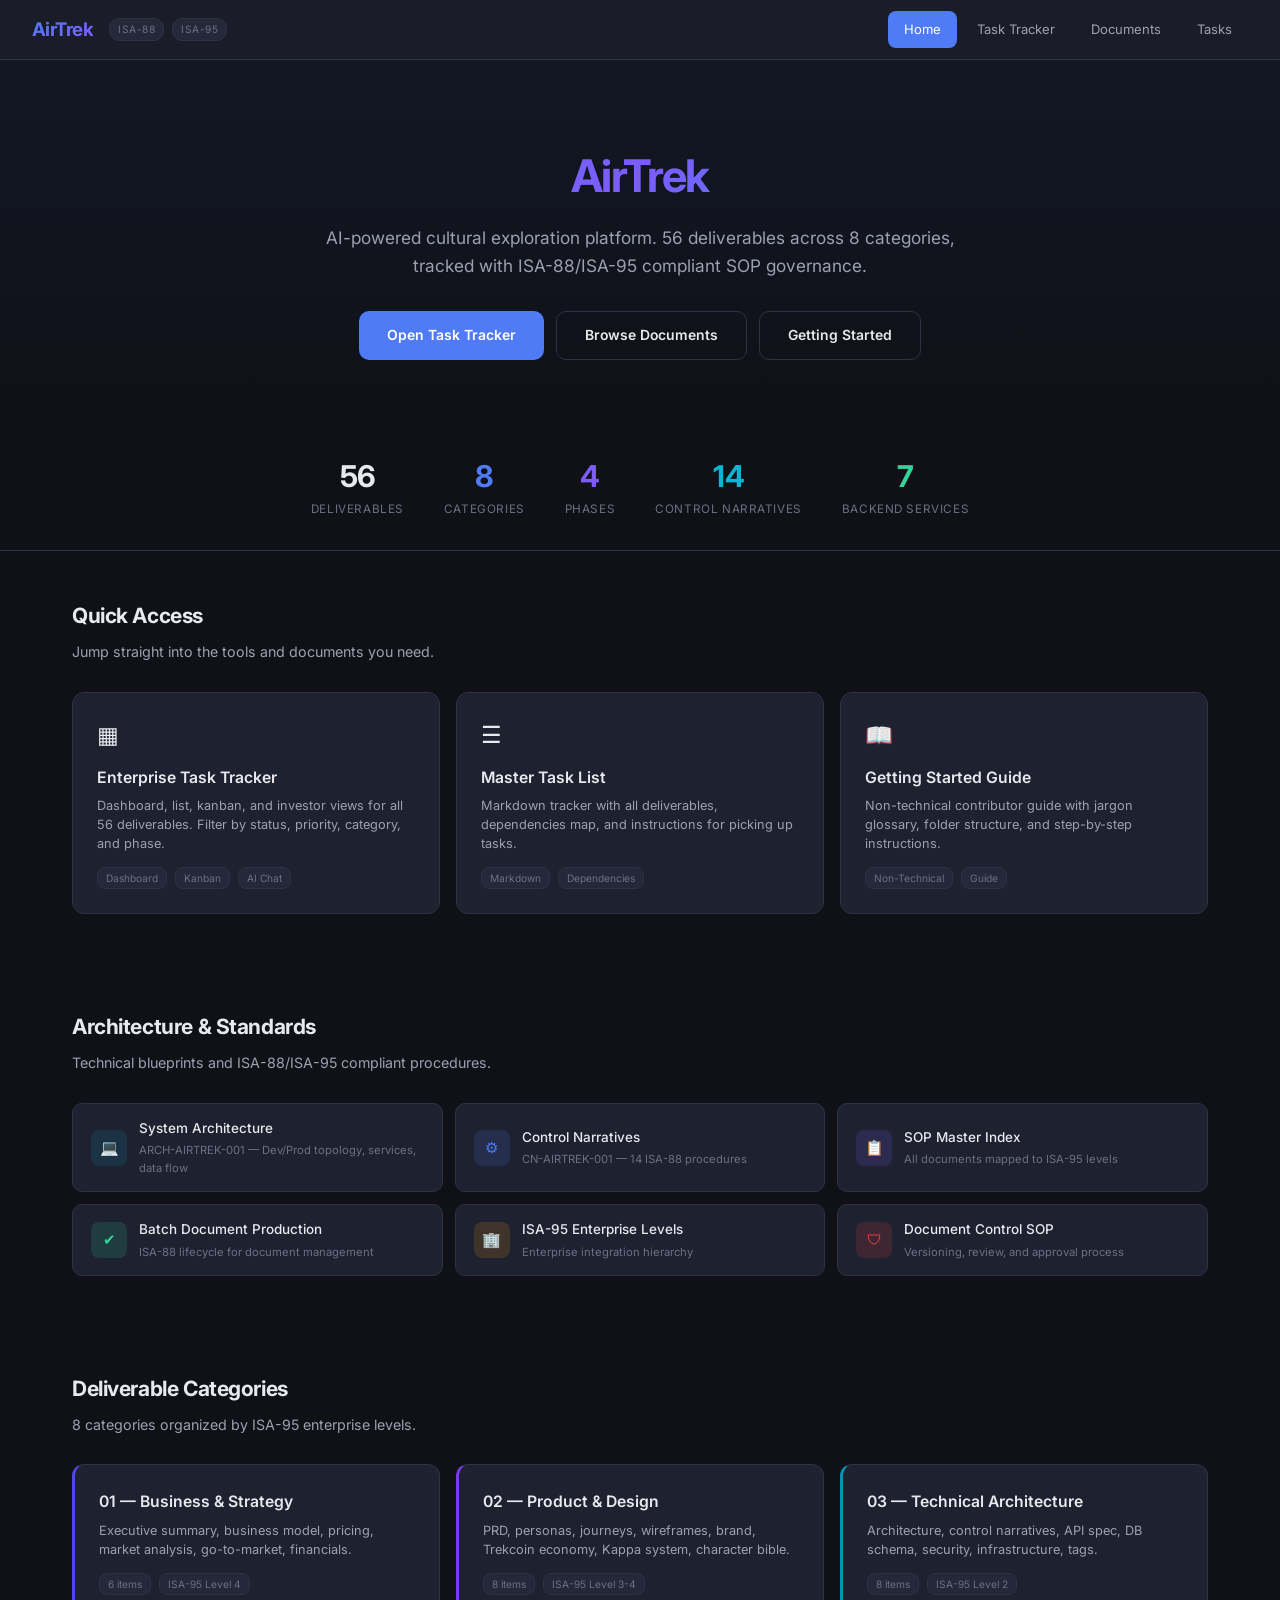
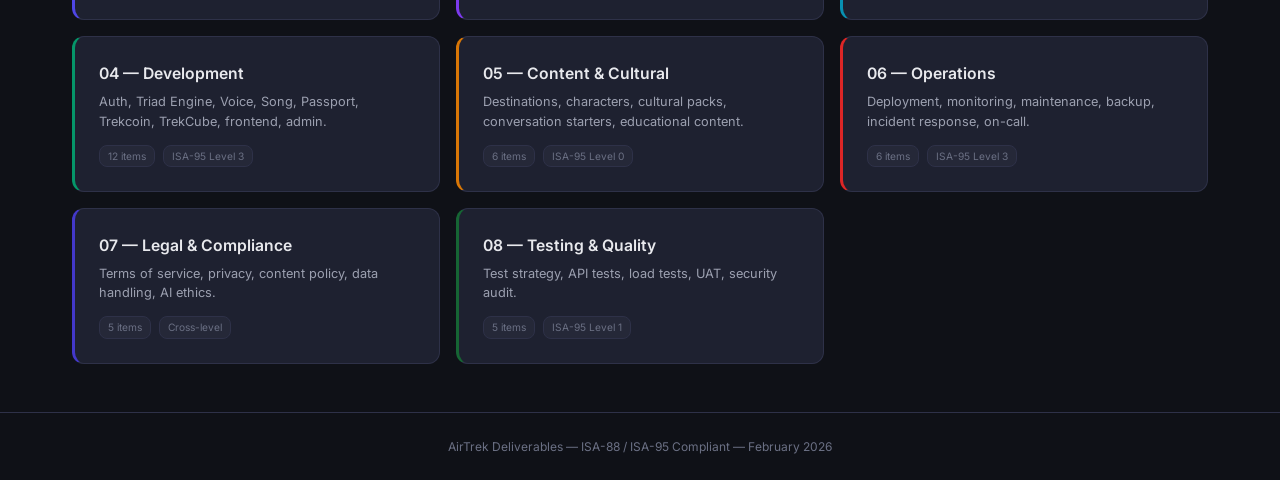
==== index.html @ 271adebc "Add GitHub Pages landing page, markdown document viewer, and site routing Root index.html provides l" ====
<!DOCTYPE html>
<html lang="en">
<head>
  <meta charset="UTF-8">
  <meta name="viewport" content="width=device-width, initial-scale=1.0">
  <title>AirTrek — Empathy Through Cultural Exploration</title>
  <link rel="preconnect" href="https://fonts.googleapis.com">
  <link rel="preconnect" href="https://fonts.gstatic.com" crossorigin>
  <link href="https://fonts.googleapis.com/css2?family=Inter:wght@400;500;600;700&family=JetBrains+Mono:wght@400;500&display=swap" rel="stylesheet">
  <style>
    *, *::before, *::after { box-sizing: border-box; margin: 0; padding: 0; }
    :root {
      --bg: #0f1117; --bg2: #1a1d27; --bg3: #1e2130; --bg4: #252838;
      --border: #2e3148; --border2: #3a3d52;
      --text: #e8e9ed; --text2: #9ca0b0; --text3: #6b7084;
      --blue: #4F7BF7; --purple: #7C5CFC; --green: #34D399;
      --orange: #F59E0B; --red: #EF4444; --cyan: #06B6D4;
      --font: 'Inter', -apple-system, BlinkMacSystemFont, 'Segoe UI', sans-serif;
      --mono: 'JetBrains Mono', 'Fira Code', monospace;
    }
    html { font-size: 15px; scroll-behavior: smooth; }
    body { font-family: var(--font); background: var(--bg); color: var(--text); line-height: 1.6; min-height: 100vh; }
    a { color: var(--blue); text-decoration: none; }
    a:hover { text-decoration: underline; }

    /* --- Header --- */
    .site-header {
      border-bottom: 1px solid var(--border);
      background: var(--bg2);
      padding: 0 32px;
      display: flex; align-items: center; justify-content: space-between;
      height: 60px; position: sticky; top: 0; z-index: 100;
    }
    .site-logo {
      font-size: 1.25rem; font-weight: 700; letter-spacing: -0.03em;
      background: linear-gradient(135deg, var(--blue), var(--purple));
      -webkit-background-clip: text; background-clip: text; -webkit-text-fill-color: transparent;
    }
    .site-badges { display: flex; gap: 8px; }
    .badge {
      font-size: 0.68rem; padding: 2px 8px; border-radius: 10px;
      background: var(--bg4); color: var(--text3); border: 1px solid var(--border);
      text-transform: uppercase; letter-spacing: 0.05em;
    }
    .site-nav { display: flex; gap: 4px; }
    .site-nav a {
      padding: 8px 16px; border-radius: 8px; font-size: 0.87rem;
      color: var(--text2); transition: all 0.2s;
    }
    .site-nav a:hover { background: var(--bg4); color: var(--text); text-decoration: none; }
    .site-nav a.active { background: var(--blue); color: white; }

    /* --- Hero --- */
    .hero {
      text-align: center; padding: 80px 32px 60px;
      background: linear-gradient(180deg, rgba(79,123,247,0.06) 0%, transparent 100%);
    }
    .hero h1 {
      font-size: 3rem; font-weight: 700; letter-spacing: -0.04em; margin-bottom: 12px;
      background: linear-gradient(135deg, var(--blue), var(--purple), var(--cyan));
      -webkit-background-clip: text; background-clip: text; -webkit-text-fill-color: transparent;
    }
    .hero p { font-size: 1.15rem; color: var(--text2); max-width: 640px; margin: 0 auto 32px; }
    .hero-cta { display: flex; gap: 12px; justify-content: center; flex-wrap: wrap; }
    .btn {
      padding: 12px 28px; border-radius: 10px; font-size: 0.93rem; font-weight: 600;
      display: inline-flex; align-items: center; gap: 8px; transition: all 0.2s;
      border: none; cursor: pointer; font-family: var(--font);
    }
    .btn-primary { background: var(--blue); color: white; }
    .btn-primary:hover { background: #3d6ce6; text-decoration: none; color: white; }
    .btn-outline {
      background: transparent; color: var(--text); border: 1px solid var(--border);
    }
    .btn-outline:hover { border-color: var(--blue); color: var(--blue); text-decoration: none; }

    /* --- Cards Grid --- */
    .section { padding: 48px 32px; max-width: 1200px; margin: 0 auto; }
    .section-title {
      font-size: 1.4rem; font-weight: 700; letter-spacing: -0.02em; margin-bottom: 8px;
    }
    .section-desc { color: var(--text2); margin-bottom: 28px; font-size: 0.95rem; }
    .cards { display: grid; grid-template-columns: repeat(auto-fill, minmax(320px, 1fr)); gap: 16px; }
    .card {
      background: var(--bg3); border: 1px solid var(--border); border-radius: 12px;
      padding: 24px; transition: all 0.2s; display: block; color: var(--text);
    }
    .card:hover { border-color: var(--border2); transform: translateY(-2px); box-shadow: 0 8px 30px rgba(0,0,0,0.3); text-decoration: none; color: var(--text); }
    .card-icon { font-size: 1.5rem; margin-bottom: 12px; }
    .card h3 { font-size: 1.05rem; font-weight: 600; margin-bottom: 6px; }
    .card p { font-size: 0.85rem; color: var(--text2); line-height: 1.5; }
    .card-meta { margin-top: 14px; display: flex; gap: 8px; flex-wrap: wrap; }
    .card-tag {
      font-size: 0.68rem; padding: 2px 8px; border-radius: 8px;
      background: var(--bg4); color: var(--text3); border: 1px solid var(--border);
    }

    /* --- Doc Links Grid --- */
    .doc-grid { display: grid; grid-template-columns: repeat(auto-fill, minmax(280px, 1fr)); gap: 12px; }
    .doc-link {
      display: flex; align-items: center; gap: 12px; padding: 14px 18px;
      background: var(--bg3); border: 1px solid var(--border); border-radius: 10px;
      transition: all 0.2s; color: var(--text);
    }
    .doc-link:hover { border-color: var(--blue); background: var(--bg4); text-decoration: none; }
    .doc-icon {
      width: 36px; height: 36px; border-radius: 8px; display: flex;
      align-items: center; justify-content: center; font-size: 1rem; flex-shrink: 0;
    }
    .doc-info h4 { font-size: 0.9rem; font-weight: 500; }
    .doc-info p { font-size: 0.75rem; color: var(--text3); margin-top: 2px; }

    /* --- Stats Bar --- */
    .stats-bar {
      display: flex; justify-content: center; gap: 40px; padding: 32px;
      border-bottom: 1px solid var(--border); flex-wrap: wrap;
    }
    .stat { text-align: center; }
    .stat-value { font-size: 2rem; font-weight: 700; letter-spacing: -0.03em; }
    .stat-label { font-size: 0.78rem; color: var(--text3); text-transform: uppercase; letter-spacing: 0.05em; }

    /* --- Footer --- */
    .footer {
      border-top: 1px solid var(--border); padding: 24px 32px;
      text-align: center; color: var(--text3); font-size: 0.8rem;
    }

    @media (max-width: 768px) {
      .hero h1 { font-size: 2rem; }
      .hero { padding: 48px 20px 36px; }
      .section { padding: 32px 20px; }
      .stats-bar { gap: 24px; }
      .site-badges { display: none; }
    }
  </style>
</head>
<body>
  <!-- Header -->
  <header class="site-header">
    <div style="display:flex;align-items:center;gap:16px;">
      <span class="site-logo">AirTrek</span>
      <div class="site-badges">
        <span class="badge">ISA-88</span>
        <span class="badge">ISA-95</span>
      </div>
    </div>
    <nav class="site-nav">
      <a href="index.html" class="active">Home</a>
      <a href="app/index.html">Task Tracker</a>
      <a href="docs.html">Documents</a>
      <a href="docs.html?file=TASK-TRACKER.md">Tasks</a>
    </nav>
  </header>

  <!-- Hero -->
  <div class="hero">
    <h1>AirTrek</h1>
    <p>AI-powered cultural exploration platform. 56 deliverables across 8 categories, tracked with ISA-88/ISA-95 compliant SOP governance.</p>
    <div class="hero-cta">
      <a href="app/index.html" class="btn btn-primary">Open Task Tracker</a>
      <a href="docs.html" class="btn btn-outline">Browse Documents</a>
      <a href="docs.html?file=GETTING-STARTED.md" class="btn btn-outline">Getting Started</a>
    </div>
  </div>

  <!-- Stats -->
  <div class="stats-bar">
    <div class="stat">
      <div class="stat-value" style="color:var(--text)">56</div>
      <div class="stat-label">Deliverables</div>
    </div>
    <div class="stat">
      <div class="stat-value" style="color:var(--blue)">8</div>
      <div class="stat-label">Categories</div>
    </div>
    <div class="stat">
      <div class="stat-value" style="color:var(--purple)">4</div>
      <div class="stat-label">Phases</div>
    </div>
    <div class="stat">
      <div class="stat-value" style="color:var(--cyan)">14</div>
      <div class="stat-label">Control Narratives</div>
    </div>
    <div class="stat">
      <div class="stat-value" style="color:var(--green)">7</div>
      <div class="stat-label">Backend Services</div>
    </div>
  </div>

  <!-- Quick Access -->
  <div class="section">
    <h2 class="section-title">Quick Access</h2>
    <p class="section-desc">Jump straight into the tools and documents you need.</p>
    <div class="cards">
      <a href="app/index.html" class="card">
        <div class="card-icon">&#x25A6;</div>
        <h3>Enterprise Task Tracker</h3>
        <p>Dashboard, list, kanban, and investor views for all 56 deliverables. Filter by status, priority, category, and phase.</p>
        <div class="card-meta">
          <span class="card-tag">Dashboard</span>
          <span class="card-tag">Kanban</span>
          <span class="card-tag">AI Chat</span>
        </div>
      </a>
      <a href="docs.html?file=TASK-TRACKER.md" class="card">
        <div class="card-icon">&#x2630;</div>
        <h3>Master Task List</h3>
        <p>Markdown tracker with all deliverables, dependencies map, and instructions for picking up tasks.</p>
        <div class="card-meta">
          <span class="card-tag">Markdown</span>
          <span class="card-tag">Dependencies</span>
        </div>
      </a>
      <a href="docs.html?file=GETTING-STARTED.md" class="card">
        <div class="card-icon">&#x1F4D6;</div>
        <h3>Getting Started Guide</h3>
        <p>Non-technical contributor guide with jargon glossary, folder structure, and step-by-step instructions.</p>
        <div class="card-meta">
          <span class="card-tag">Non-Technical</span>
          <span class="card-tag">Guide</span>
        </div>
      </a>
    </div>
  </div>

  <!-- Architecture & SOPs -->
  <div class="section">
    <h2 class="section-title">Architecture & Standards</h2>
    <p class="section-desc">Technical blueprints and ISA-88/ISA-95 compliant procedures.</p>
    <div class="doc-grid">
      <a href="docs.html?file=deliverables/03-technical-architecture/ARCHITECTURE.md" class="doc-link">
        <div class="doc-icon" style="background:rgba(8,145,178,0.15);color:#0891B2;">&#x1F4BB;</div>
        <div class="doc-info">
          <h4>System Architecture</h4>
          <p>ARCH-AIRTREK-001 — Dev/Prod topology, services, data flow</p>
        </div>
      </a>
      <a href="docs.html?file=deliverables/03-technical-architecture/control-narratives/CN-AIRTREK-001.md" class="doc-link">
        <div class="doc-icon" style="background:rgba(79,123,247,0.15);color:var(--blue);">&#x2699;</div>
        <div class="doc-info">
          <h4>Control Narratives</h4>
          <p>CN-AIRTREK-001 — 14 ISA-88 procedures</p>
        </div>
      </a>
      <a href="docs.html?file=sop/SOP-INDEX.md" class="doc-link">
        <div class="doc-icon" style="background:rgba(124,92,252,0.15);color:var(--purple);">&#x1F4CB;</div>
        <div class="doc-info">
          <h4>SOP Master Index</h4>
          <p>All documents mapped to ISA-95 levels</p>
        </div>
      </a>
      <a href="docs.html?file=sop/isa-88-batch/BATCH-DOCUMENT-PRODUCTION.md" class="doc-link">
        <div class="doc-icon" style="background:rgba(52,211,153,0.15);color:var(--green);">&#x2714;</div>
        <div class="doc-info">
          <h4>Batch Document Production</h4>
          <p>ISA-88 lifecycle for document management</p>
        </div>
      </a>
      <a href="docs.html?file=sop/isa-95-enterprise/ENTERPRISE-LEVELS.md" class="doc-link">
        <div class="doc-icon" style="background:rgba(245,158,11,0.15);color:var(--orange);">&#x1F3E2;</div>
        <div class="doc-info">
          <h4>ISA-95 Enterprise Levels</h4>
          <p>Enterprise integration hierarchy</p>
        </div>
      </a>
      <a href="docs.html?file=sop/procedures/SOP-DOCUMENT-CONTROL.md" class="doc-link">
        <div class="doc-icon" style="background:rgba(239,68,68,0.15);color:var(--red);">&#x1F6E1;</div>
        <div class="doc-info">
          <h4>Document Control SOP</h4>
          <p>Versioning, review, and approval process</p>
        </div>
      </a>
    </div>
  </div>

  <!-- Deliverable Categories -->
  <div class="section">
    <h2 class="section-title">Deliverable Categories</h2>
    <p class="section-desc">8 categories organized by ISA-95 enterprise levels.</p>
    <div class="cards">
      <a href="app/index.html" class="card" style="border-left:3px solid #4F46E5;">
        <h3>01 — Business & Strategy</h3>
        <p>Executive summary, business model, pricing, market analysis, go-to-market, financials.</p>
        <div class="card-meta"><span class="card-tag">6 items</span><span class="card-tag">ISA-95 Level 4</span></div>
      </a>
      <a href="app/index.html" class="card" style="border-left:3px solid #7C3AED;">
        <h3>02 — Product & Design</h3>
        <p>PRD, personas, journeys, wireframes, brand, Trekcoin economy, Kappa system, character bible.</p>
        <div class="card-meta"><span class="card-tag">8 items</span><span class="card-tag">ISA-95 Level 3-4</span></div>
      </a>
      <a href="app/index.html" class="card" style="border-left:3px solid #0891B2;">
        <h3>03 — Technical Architecture</h3>
        <p>Architecture, control narratives, API spec, DB schema, security, infrastructure, tags.</p>
        <div class="card-meta"><span class="card-tag">8 items</span><span class="card-tag">ISA-95 Level 2</span></div>
      </a>
      <a href="app/index.html" class="card" style="border-left:3px solid #059669;">
        <h3>04 — Development</h3>
        <p>Auth, Triad Engine, Voice, Song, Passport, Trekcoin, TrekCube, frontend, admin.</p>
        <div class="card-meta"><span class="card-tag">12 items</span><span class="card-tag">ISA-95 Level 3</span></div>
      </a>
      <a href="app/index.html" class="card" style="border-left:3px solid #D97706;">
        <h3>05 — Content & Cultural</h3>
        <p>Destinations, characters, cultural packs, conversation starters, educational content.</p>
        <div class="card-meta"><span class="card-tag">6 items</span><span class="card-tag">ISA-95 Level 0</span></div>
      </a>
      <a href="app/index.html" class="card" style="border-left:3px solid #DC2626;">
        <h3>06 — Operations</h3>
        <p>Deployment, monitoring, maintenance, backup, incident response, on-call.</p>
        <div class="card-meta"><span class="card-tag">6 items</span><span class="card-tag">ISA-95 Level 3</span></div>
      </a>
      <a href="app/index.html" class="card" style="border-left:3px solid #4338CA;">
        <h3>07 — Legal & Compliance</h3>
        <p>Terms of service, privacy, content policy, data handling, AI ethics.</p>
        <div class="card-meta"><span class="card-tag">5 items</span><span class="card-tag">Cross-level</span></div>
      </a>
      <a href="app/index.html" class="card" style="border-left:3px solid #166534;">
        <h3>08 — Testing & Quality</h3>
        <p>Test strategy, API tests, load tests, UAT, security audit.</p>
        <div class="card-meta"><span class="card-tag">5 items</span><span class="card-tag">ISA-95 Level 1</span></div>
      </a>
    </div>
  </div>

  <!-- Footer -->
  <footer class="footer">
    AirTrek Deliverables &mdash; ISA-88 / ISA-95 Compliant &mdash; February 2026
  </footer>
</body>
</html>
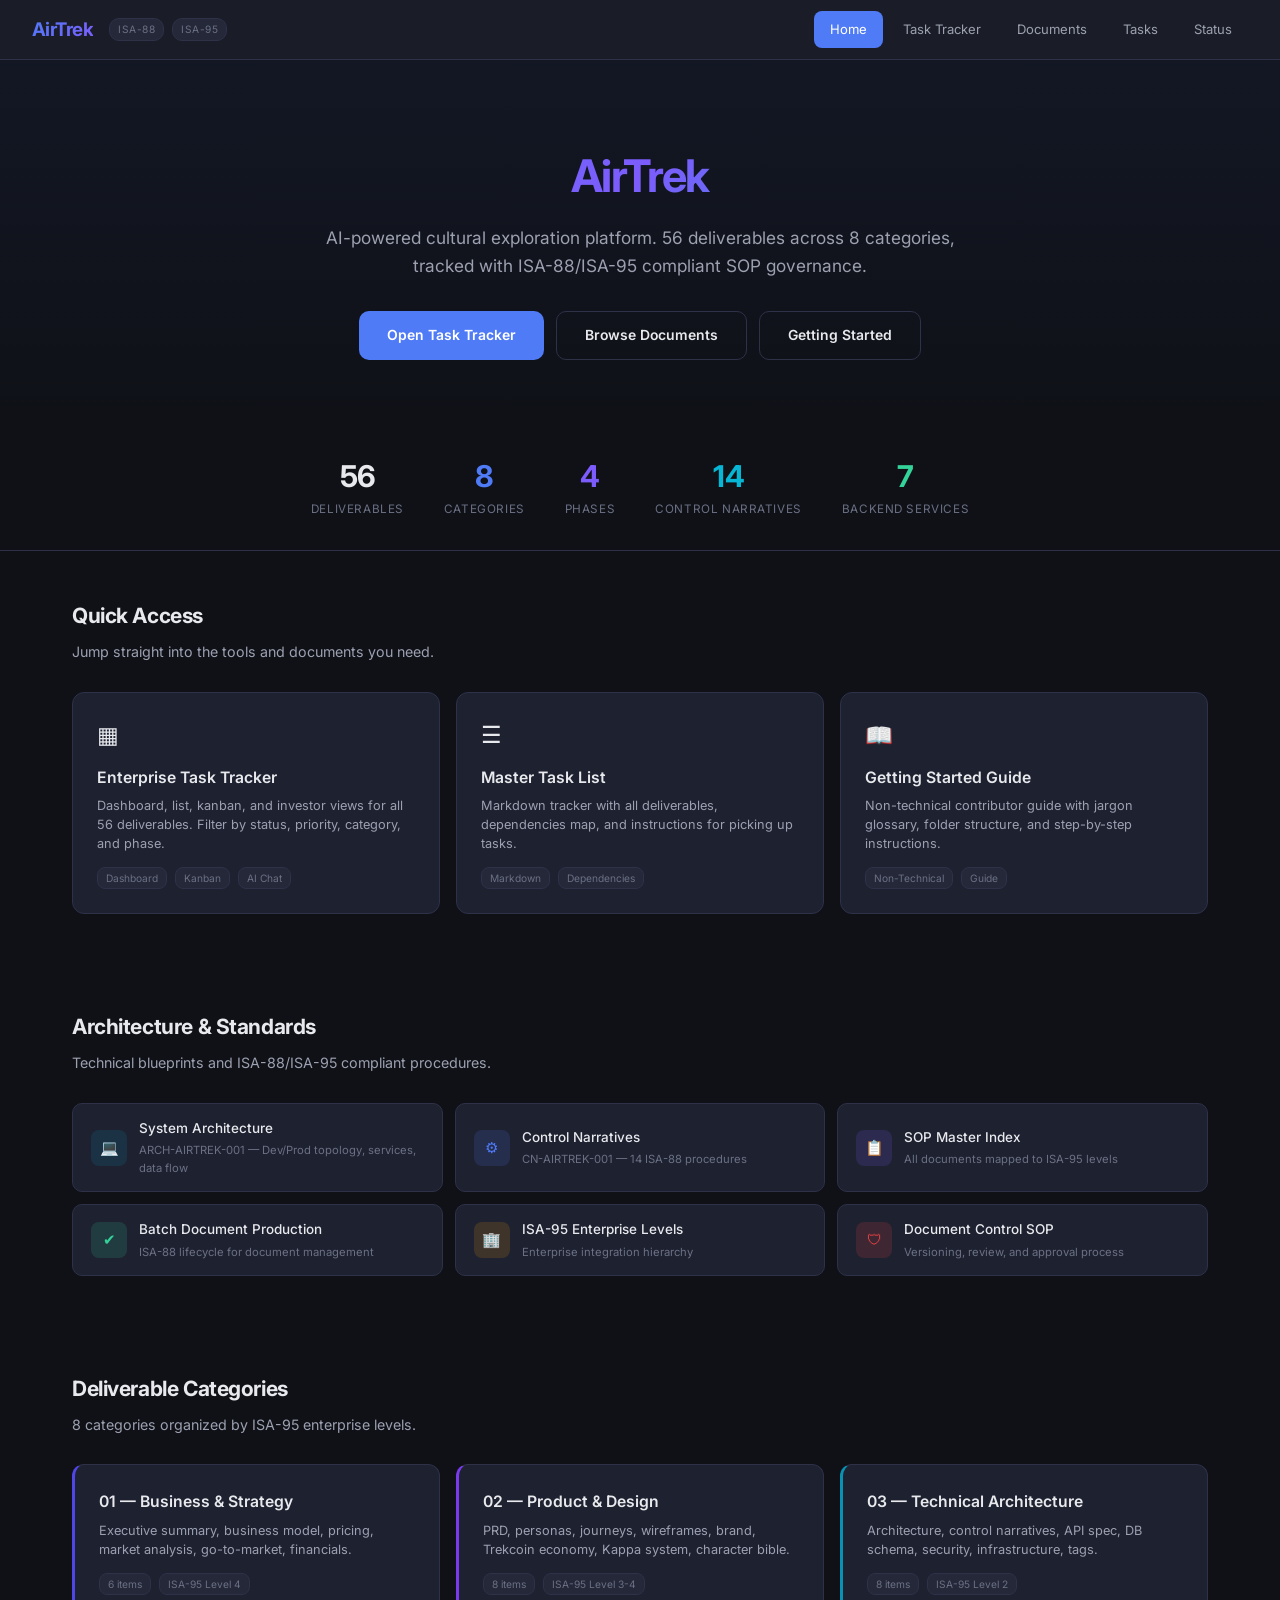
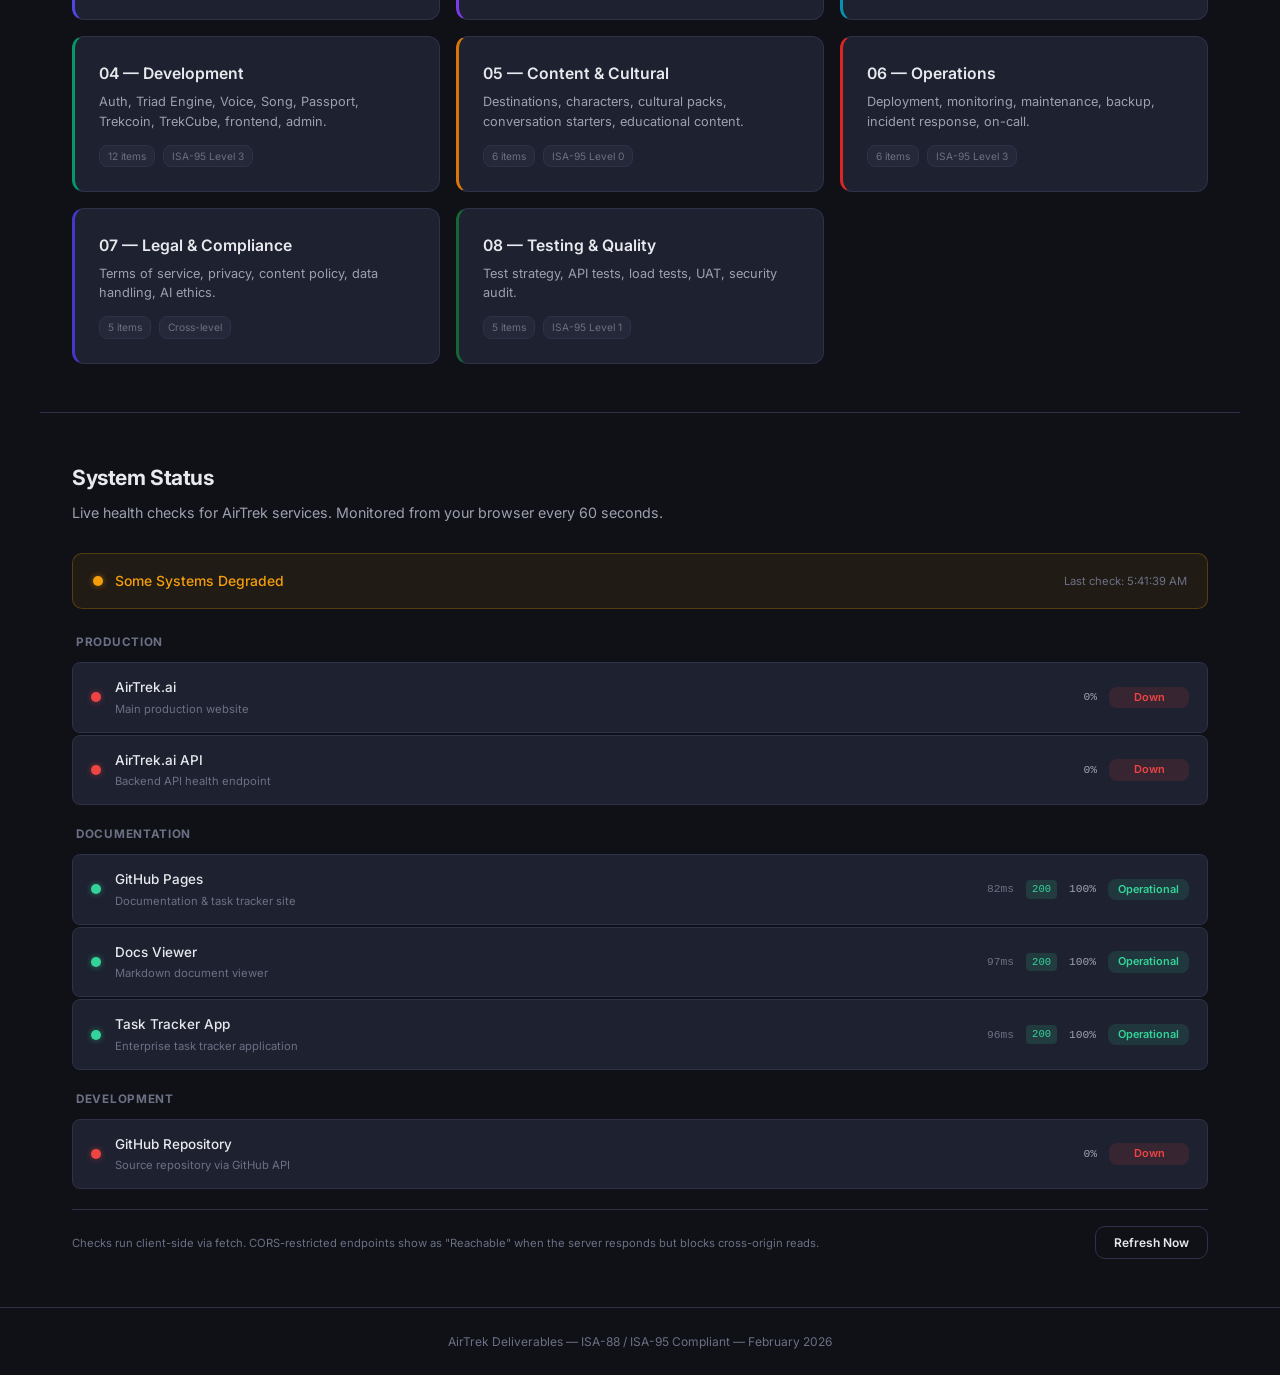
==== commit ec11ab88: "Add live status dashboard monitoring airtrek.ai and GitHub Pages - js/status.js: Client-side health " ====
--- a/index.html
+++ b/index.html
@@ -7,323 +7,26 @@
   <link rel="preconnect" href="https://fonts.googleapis.com">
   <link rel="preconnect" href="https://fonts.gstatic.com" crossorigin>
   <link href="https://fonts.googleapis.com/css2?family=Inter:wght@400;500;600;700&family=JetBrains+Mono:wght@400;500&display=swap" rel="stylesheet">
-  <style>
-    *, *::before, *::after { box-sizing: border-box; margin: 0; padding: 0; }
-    :root {
-      --bg: #0f1117; --bg2: #1a1d27; --bg3: #1e2130; --bg4: #252838;
-      --border: #2e3148; --border2: #3a3d52;
-      --text: #e8e9ed; --text2: #9ca0b0; --text3: #6b7084;
-      --blue: #4F7BF7; --purple: #7C5CFC; --green: #34D399;
-      --orange: #F59E0B; --red: #EF4444; --cyan: #06B6D4;
-      --font: 'Inter', -apple-system, BlinkMacSystemFont, 'Segoe UI', sans-serif;
-      --mono: 'JetBrains Mono', 'Fira Code', monospace;
-    }
-    html { font-size: 15px; scroll-behavior: smooth; }
-    body { font-family: var(--font); background: var(--bg); color: var(--text); line-height: 1.6; min-height: 100vh; }
-    a { color: var(--blue); text-decoration: none; }
-    a:hover { text-decoration: underline; }
-
-    /* --- Header --- */
-    .site-header {
-      border-bottom: 1px solid var(--border);
-      background: var(--bg2);
-      padding: 0 32px;
-      display: flex; align-items: center; justify-content: space-between;
-      height: 60px; position: sticky; top: 0; z-index: 100;
-    }
-    .site-logo {
-      font-size: 1.25rem; font-weight: 700; letter-spacing: -0.03em;
-      background: linear-gradient(135deg, var(--blue), var(--purple));
-      -webkit-background-clip: text; background-clip: text; -webkit-text-fill-color: transparent;
-    }
-    .site-badges { display: flex; gap: 8px; }
-    .badge {
-      font-size: 0.68rem; padding: 2px 8px; border-radius: 10px;
-      background: var(--bg4); color: var(--text3); border: 1px solid var(--border);
-      text-transform: uppercase; letter-spacing: 0.05em;
-    }
-    .site-nav { display: flex; gap: 4px; }
-    .site-nav a {
-      padding: 8px 16px; border-radius: 8px; font-size: 0.87rem;
-      color: var(--text2); transition: all 0.2s;
-    }
-    .site-nav a:hover { background: var(--bg4); color: var(--text); text-decoration: none; }
-    .site-nav a.active { background: var(--blue); color: white; }
-
-    /* --- Hero --- */
-    .hero {
-      text-align: center; padding: 80px 32px 60px;
-      background: linear-gradient(180deg, rgba(79,123,247,0.06) 0%, transparent 100%);
-    }
-    .hero h1 {
-      font-size: 3rem; font-weight: 700; letter-spacing: -0.04em; margin-bottom: 12px;
-      background: linear-gradient(135deg, var(--blue), var(--purple), var(--cyan));
-      -webkit-background-clip: text; background-clip: text; -webkit-text-fill-color: transparent;
-    }
-    .hero p { font-size: 1.15rem; color: var(--text2); max-width: 640px; margin: 0 auto 32px; }
-    .hero-cta { display: flex; gap: 12px; justify-content: center; flex-wrap: wrap; }
-    .btn {
-      padding: 12px 28px; border-radius: 10px; font-size: 0.93rem; font-weight: 600;
-      display: inline-flex; align-items: center; gap: 8px; transition: all 0.2s;
-      border: none; cursor: pointer; font-family: var(--font);
-    }
-    .btn-primary { background: var(--blue); color: white; }
-    .btn-primary:hover { background: #3d6ce6; text-decoration: none; color: white; }
-    .btn-outline {
-      background: transparent; color: var(--text); border: 1px solid var(--border);
-    }
-    .btn-outline:hover { border-color: var(--blue); color: var(--blue); text-decoration: none; }
-
-    /* --- Cards Grid --- */
-    .section { padding: 48px 32px; max-width: 1200px; margin: 0 auto; }
-    .section-title {
-      font-size: 1.4rem; font-weight: 700; letter-spacing: -0.02em; margin-bottom: 8px;
-    }
-    .section-desc { color: var(--text2); margin-bottom: 28px; font-size: 0.95rem; }
-    .cards { display: grid; grid-template-columns: repeat(auto-fill, minmax(320px, 1fr)); gap: 16px; }
-    .card {
-      background: var(--bg3); border: 1px solid var(--border); border-radius: 12px;
-      padding: 24px; transition: all 0.2s; display: block; color: var(--text);
-    }
-    .card:hover { border-color: var(--border2); transform: translateY(-2px); box-shadow: 0 8px 30px rgba(0,0,0,0.3); text-decoration: none; color: var(--text); }
-    .card-icon { font-size: 1.5rem; margin-bottom: 12px; }
-    .card h3 { font-size: 1.05rem; font-weight: 600; margin-bottom: 6px; }
-    .card p { font-size: 0.85rem; color: var(--text2); line-height: 1.5; }
-    .card-meta { margin-top: 14px; display: flex; gap: 8px; flex-wrap: wrap; }
-    .card-tag {
-      font-size: 0.68rem; padding: 2px 8px; border-radius: 8px;
-      background: var(--bg4); color: var(--text3); border: 1px solid var(--border);
-    }
-
-    /* --- Doc Links Grid --- */
-    .doc-grid { display: grid; grid-template-columns: repeat(auto-fill, minmax(280px, 1fr)); gap: 12px; }
-    .doc-link {
-      display: flex; align-items: center; gap: 12px; padding: 14px 18px;
-      background: var(--bg3); border: 1px solid var(--border); border-radius: 10px;
-      transition: all 0.2s; color: var(--text);
-    }
-    .doc-link:hover { border-color: var(--blue); background: var(--bg4); text-decoration: none; }
-    .doc-icon {
-      width: 36px; height: 36px; border-radius: 8px; display: flex;
-      align-items: center; justify-content: center; font-size: 1rem; flex-shrink: 0;
-    }
-    .doc-info h4 { font-size: 0.9rem; font-weight: 500; }
-    .doc-info p { font-size: 0.75rem; color: var(--text3); margin-top: 2px; }
-
-    /* --- Stats Bar --- */
-    .stats-bar {
-      display: flex; justify-content: center; gap: 40px; padding: 32px;
-      border-bottom: 1px solid var(--border); flex-wrap: wrap;
-    }
-    .stat { text-align: center; }
-    .stat-value { font-size: 2rem; font-weight: 700; letter-spacing: -0.03em; }
-    .stat-label { font-size: 0.78rem; color: var(--text3); text-transform: uppercase; letter-spacing: 0.05em; }
-
-    /* --- Footer --- */
-    .footer {
-      border-top: 1px solid var(--border); padding: 24px 32px;
-      text-align: center; color: var(--text3); font-size: 0.8rem;
-    }
-
-    @media (max-width: 768px) {
-      .hero h1 { font-size: 2rem; }
-      .hero { padding: 48px 20px 36px; }
-      .section { padding: 32px 20px; }
-      .stats-bar { gap: 24px; }
-      .site-badges { display: none; }
-    }
-  </style>
+  <link rel="stylesheet" href="css/landing.css">
 </head>
 <body>
-  <!-- Header -->
-  <header class="site-header">
-    <div style="display:flex;align-items:center;gap:16px;">
-      <span class="site-logo">AirTrek</span>
-      <div class="site-badges">
-        <span class="badge">ISA-88</span>
-        <span class="badge">ISA-95</span>
-      </div>
-    </div>
-    <nav class="site-nav">
-      <a href="index.html" class="active">Home</a>
-      <a href="app/index.html">Task Tracker</a>
-      <a href="docs.html">Documents</a>
-      <a href="docs.html?file=TASK-TRACKER.md">Tasks</a>
-    </nav>
-  </header>
-
-  <!-- Hero -->
-  <div class="hero">
-    <h1>AirTrek</h1>
-    <p>AI-powered cultural exploration platform. 56 deliverables across 8 categories, tracked with ISA-88/ISA-95 compliant SOP governance.</p>
-    <div class="hero-cta">
-      <a href="app/index.html" class="btn btn-primary">Open Task Tracker</a>
-      <a href="docs.html" class="btn btn-outline">Browse Documents</a>
-      <a href="docs.html?file=GETTING-STARTED.md" class="btn btn-outline">Getting Started</a>
-    </div>
+  <!-- Loading indicator shown until templates are injected -->
+  <div class="template-loading">
+    <div class="spinner"></div>
+    Loading AirTrek...
   </div>
 
-  <!-- Stats -->
-  <div class="stats-bar">
-    <div class="stat">
-      <div class="stat-value" style="color:var(--text)">56</div>
-      <div class="stat-label">Deliverables</div>
-    </div>
-    <div class="stat">
-      <div class="stat-value" style="color:var(--blue)">8</div>
-      <div class="stat-label">Categories</div>
-    </div>
-    <div class="stat">
-      <div class="stat-value" style="color:var(--purple)">4</div>
-      <div class="stat-label">Phases</div>
-    </div>
-    <div class="stat">
-      <div class="stat-value" style="color:var(--cyan)">14</div>
-      <div class="stat-label">Control Narratives</div>
-    </div>
-    <div class="stat">
-      <div class="stat-value" style="color:var(--green)">7</div>
-      <div class="stat-label">Backend Services</div>
-    </div>
-  </div>
+  <!-- Each section loads from its own template file -->
+  <div data-template="templates/header.html"></div>
+  <div data-template="templates/hero.html"></div>
+  <div data-template="templates/stats.html"></div>
+  <div data-template="templates/quick-access.html"></div>
+  <div data-template="templates/architecture.html"></div>
+  <div data-template="templates/categories.html"></div>
+  <div data-template="templates/status.html"></div>
+  <div data-template="templates/footer.html"></div>
 
-  <!-- Quick Access -->
-  <div class="section">
-    <h2 class="section-title">Quick Access</h2>
-    <p class="section-desc">Jump straight into the tools and documents you need.</p>
-    <div class="cards">
-      <a href="app/index.html" class="card">
-        <div class="card-icon">&#x25A6;</div>
-        <h3>Enterprise Task Tracker</h3>
-        <p>Dashboard, list, kanban, and investor views for all 56 deliverables. Filter by status, priority, category, and phase.</p>
-        <div class="card-meta">
-          <span class="card-tag">Dashboard</span>
-          <span class="card-tag">Kanban</span>
-          <span class="card-tag">AI Chat</span>
-        </div>
-      </a>
-      <a href="docs.html?file=TASK-TRACKER.md" class="card">
-        <div class="card-icon">&#x2630;</div>
-        <h3>Master Task List</h3>
-        <p>Markdown tracker with all deliverables, dependencies map, and instructions for picking up tasks.</p>
-        <div class="card-meta">
-          <span class="card-tag">Markdown</span>
-          <span class="card-tag">Dependencies</span>
-        </div>
-      </a>
-      <a href="docs.html?file=GETTING-STARTED.md" class="card">
-        <div class="card-icon">&#x1F4D6;</div>
-        <h3>Getting Started Guide</h3>
-        <p>Non-technical contributor guide with jargon glossary, folder structure, and step-by-step instructions.</p>
-        <div class="card-meta">
-          <span class="card-tag">Non-Technical</span>
-          <span class="card-tag">Guide</span>
-        </div>
-      </a>
-    </div>
-  </div>
-
-  <!-- Architecture & SOPs -->
-  <div class="section">
-    <h2 class="section-title">Architecture & Standards</h2>
-    <p class="section-desc">Technical blueprints and ISA-88/ISA-95 compliant procedures.</p>
-    <div class="doc-grid">
-      <a href="docs.html?file=deliverables/03-technical-architecture/ARCHITECTURE.md" class="doc-link">
-        <div class="doc-icon" style="background:rgba(8,145,178,0.15);color:#0891B2;">&#x1F4BB;</div>
-        <div class="doc-info">
-          <h4>System Architecture</h4>
-          <p>ARCH-AIRTREK-001 — Dev/Prod topology, services, data flow</p>
-        </div>
-      </a>
-      <a href="docs.html?file=deliverables/03-technical-architecture/control-narratives/CN-AIRTREK-001.md" class="doc-link">
-        <div class="doc-icon" style="background:rgba(79,123,247,0.15);color:var(--blue);">&#x2699;</div>
-        <div class="doc-info">
-          <h4>Control Narratives</h4>
-          <p>CN-AIRTREK-001 — 14 ISA-88 procedures</p>
-        </div>
-      </a>
-      <a href="docs.html?file=sop/SOP-INDEX.md" class="doc-link">
-        <div class="doc-icon" style="background:rgba(124,92,252,0.15);color:var(--purple);">&#x1F4CB;</div>
-        <div class="doc-info">
-          <h4>SOP Master Index</h4>
-          <p>All documents mapped to ISA-95 levels</p>
-        </div>
-      </a>
-      <a href="docs.html?file=sop/isa-88-batch/BATCH-DOCUMENT-PRODUCTION.md" class="doc-link">
-        <div class="doc-icon" style="background:rgba(52,211,153,0.15);color:var(--green);">&#x2714;</div>
-        <div class="doc-info">
-          <h4>Batch Document Production</h4>
-          <p>ISA-88 lifecycle for document management</p>
-        </div>
-      </a>
-      <a href="docs.html?file=sop/isa-95-enterprise/ENTERPRISE-LEVELS.md" class="doc-link">
-        <div class="doc-icon" style="background:rgba(245,158,11,0.15);color:var(--orange);">&#x1F3E2;</div>
-        <div class="doc-info">
-          <h4>ISA-95 Enterprise Levels</h4>
-          <p>Enterprise integration hierarchy</p>
-        </div>
-      </a>
-      <a href="docs.html?file=sop/procedures/SOP-DOCUMENT-CONTROL.md" class="doc-link">
-        <div class="doc-icon" style="background:rgba(239,68,68,0.15);color:var(--red);">&#x1F6E1;</div>
-        <div class="doc-info">
-          <h4>Document Control SOP</h4>
-          <p>Versioning, review, and approval process</p>
-        </div>
-      </a>
-    </div>
-  </div>
-
-  <!-- Deliverable Categories -->
-  <div class="section">
-    <h2 class="section-title">Deliverable Categories</h2>
-    <p class="section-desc">8 categories organized by ISA-95 enterprise levels.</p>
-    <div class="cards">
-      <a href="app/index.html" class="card" style="border-left:3px solid #4F46E5;">
-        <h3>01 — Business & Strategy</h3>
-        <p>Executive summary, business model, pricing, market analysis, go-to-market, financials.</p>
-        <div class="card-meta"><span class="card-tag">6 items</span><span class="card-tag">ISA-95 Level 4</span></div>
-      </a>
-      <a href="app/index.html" class="card" style="border-left:3px solid #7C3AED;">
-        <h3>02 — Product & Design</h3>
-        <p>PRD, personas, journeys, wireframes, brand, Trekcoin economy, Kappa system, character bible.</p>
-        <div class="card-meta"><span class="card-tag">8 items</span><span class="card-tag">ISA-95 Level 3-4</span></div>
-      </a>
-      <a href="app/index.html" class="card" style="border-left:3px solid #0891B2;">
-        <h3>03 — Technical Architecture</h3>
-        <p>Architecture, control narratives, API spec, DB schema, security, infrastructure, tags.</p>
-        <div class="card-meta"><span class="card-tag">8 items</span><span class="card-tag">ISA-95 Level 2</span></div>
-      </a>
-      <a href="app/index.html" class="card" style="border-left:3px solid #059669;">
-        <h3>04 — Development</h3>
-        <p>Auth, Triad Engine, Voice, Song, Passport, Trekcoin, TrekCube, frontend, admin.</p>
-        <div class="card-meta"><span class="card-tag">12 items</span><span class="card-tag">ISA-95 Level 3</span></div>
-      </a>
-      <a href="app/index.html" class="card" style="border-left:3px solid #D97706;">
-        <h3>05 — Content & Cultural</h3>
-        <p>Destinations, characters, cultural packs, conversation starters, educational content.</p>
-        <div class="card-meta"><span class="card-tag">6 items</span><span class="card-tag">ISA-95 Level 0</span></div>
-      </a>
-      <a href="app/index.html" class="card" style="border-left:3px solid #DC2626;">
-        <h3>06 — Operations</h3>
-        <p>Deployment, monitoring, maintenance, backup, incident response, on-call.</p>
-        <div class="card-meta"><span class="card-tag">6 items</span><span class="card-tag">ISA-95 Level 3</span></div>
-      </a>
-      <a href="app/index.html" class="card" style="border-left:3px solid #4338CA;">
-        <h3>07 — Legal & Compliance</h3>
-        <p>Terms of service, privacy, content policy, data handling, AI ethics.</p>
-        <div class="card-meta"><span class="card-tag">5 items</span><span class="card-tag">Cross-level</span></div>
-      </a>
-      <a href="app/index.html" class="card" style="border-left:3px solid #166534;">
-        <h3>08 — Testing & Quality</h3>
-        <p>Test strategy, API tests, load tests, UAT, security audit.</p>
-        <div class="card-meta"><span class="card-tag">5 items</span><span class="card-tag">ISA-95 Level 1</span></div>
-      </a>
-    </div>
-  </div>
-
-  <!-- Footer -->
-  <footer class="footer">
-    AirTrek Deliverables &mdash; ISA-88 / ISA-95 Compliant &mdash; February 2026
-  </footer>
+  <script src="js/loader.js"></script>
+  <script src="js/status.js"></script>
 </body>
 </html>
--- a/css/landing.css
+++ b/css/landing.css
@@ -0,0 +1,231 @@
+/* AirTrek Landing Page Styles */
+*, *::before, *::after { box-sizing: border-box; margin: 0; padding: 0; }
+:root {
+  --bg: #0f1117; --bg2: #1a1d27; --bg3: #1e2130; --bg4: #252838;
+  --border: #2e3148; --border2: #3a3d52;
+  --text: #e8e9ed; --text2: #9ca0b0; --text3: #6b7084;
+  --blue: #4F7BF7; --purple: #7C5CFC; --green: #34D399;
+  --orange: #F59E0B; --red: #EF4444; --cyan: #06B6D4;
+  --font: 'Inter', -apple-system, BlinkMacSystemFont, 'Segoe UI', sans-serif;
+  --mono: 'JetBrains Mono', 'Fira Code', monospace;
+}
+html { font-size: 15px; scroll-behavior: smooth; }
+body { font-family: var(--font); background: var(--bg); color: var(--text); line-height: 1.6; min-height: 100vh; }
+a { color: var(--blue); text-decoration: none; }
+a:hover { text-decoration: underline; }
+
+/* Loading state */
+.template-loading {
+  display: flex; align-items: center; justify-content: center;
+  min-height: 100vh; color: var(--text3); font-size: 0.9rem;
+}
+.template-loading .spinner {
+  width: 24px; height: 24px; border: 2px solid var(--border);
+  border-top-color: var(--blue); border-radius: 50%;
+  animation: spin 0.7s linear infinite; margin-right: 12px;
+}
+@keyframes spin { to { transform: rotate(360deg); } }
+
+/* --- Header --- */
+.site-header {
+  border-bottom: 1px solid var(--border);
+  background: var(--bg2);
+  padding: 0 32px;
+  display: flex; align-items: center; justify-content: space-between;
+  height: 60px; position: sticky; top: 0; z-index: 100;
+}
+.site-logo {
+  font-size: 1.25rem; font-weight: 700; letter-spacing: -0.03em;
+  background: linear-gradient(135deg, var(--blue), var(--purple));
+  -webkit-background-clip: text; background-clip: text; -webkit-text-fill-color: transparent;
+}
+.site-badges { display: flex; gap: 8px; }
+.badge {
+  font-size: 0.68rem; padding: 2px 8px; border-radius: 10px;
+  background: var(--bg4); color: var(--text3); border: 1px solid var(--border);
+  text-transform: uppercase; letter-spacing: 0.05em;
+}
+.site-nav { display: flex; gap: 4px; }
+.site-nav a {
+  padding: 8px 16px; border-radius: 8px; font-size: 0.87rem;
+  color: var(--text2); transition: all 0.2s;
+}
+.site-nav a:hover { background: var(--bg4); color: var(--text); text-decoration: none; }
+.site-nav a.active { background: var(--blue); color: white; }
+
+/* --- Hero --- */
+.hero {
+  text-align: center; padding: 80px 32px 60px;
+  background: linear-gradient(180deg, rgba(79,123,247,0.06) 0%, transparent 100%);
+}
+.hero h1 {
+  font-size: 3rem; font-weight: 700; letter-spacing: -0.04em; margin-bottom: 12px;
+  background: linear-gradient(135deg, var(--blue), var(--purple), var(--cyan));
+  -webkit-background-clip: text; background-clip: text; -webkit-text-fill-color: transparent;
+}
+.hero p { font-size: 1.15rem; color: var(--text2); max-width: 640px; margin: 0 auto 32px; }
+.hero-cta { display: flex; gap: 12px; justify-content: center; flex-wrap: wrap; }
+.btn {
+  padding: 12px 28px; border-radius: 10px; font-size: 0.93rem; font-weight: 600;
+  display: inline-flex; align-items: center; gap: 8px; transition: all 0.2s;
+  border: none; cursor: pointer; font-family: var(--font);
+}
+.btn-primary { background: var(--blue); color: white; }
+.btn-primary:hover { background: #3d6ce6; text-decoration: none; color: white; }
+.btn-outline {
+  background: transparent; color: var(--text); border: 1px solid var(--border);
+}
+.btn-outline:hover { border-color: var(--blue); color: var(--blue); text-decoration: none; }
+
+/* --- Section --- */
+.section { padding: 48px 32px; max-width: 1200px; margin: 0 auto; }
+.section-title {
+  font-size: 1.4rem; font-weight: 700; letter-spacing: -0.02em; margin-bottom: 8px;
+}
+.section-desc { color: var(--text2); margin-bottom: 28px; font-size: 0.95rem; }
+
+/* --- Cards Grid --- */
+.cards { display: grid; grid-template-columns: repeat(auto-fill, minmax(320px, 1fr)); gap: 16px; }
+.card {
+  background: var(--bg3); border: 1px solid var(--border); border-radius: 12px;
+  padding: 24px; transition: all 0.2s; display: block; color: var(--text);
+}
+.card:hover { border-color: var(--border2); transform: translateY(-2px); box-shadow: 0 8px 30px rgba(0,0,0,0.3); text-decoration: none; color: var(--text); }
+.card-icon { font-size: 1.5rem; margin-bottom: 12px; }
+.card h3 { font-size: 1.05rem; font-weight: 600; margin-bottom: 6px; }
+.card p { font-size: 0.85rem; color: var(--text2); line-height: 1.5; }
+.card-meta { margin-top: 14px; display: flex; gap: 8px; flex-wrap: wrap; }
+.card-tag {
+  font-size: 0.68rem; padding: 2px 8px; border-radius: 8px;
+  background: var(--bg4); color: var(--text3); border: 1px solid var(--border);
+}
+
+/* --- Doc Links Grid --- */
+.doc-grid { display: grid; grid-template-columns: repeat(auto-fill, minmax(280px, 1fr)); gap: 12px; }
+.doc-link {
+  display: flex; align-items: center; gap: 12px; padding: 14px 18px;
+  background: var(--bg3); border: 1px solid var(--border); border-radius: 10px;
+  transition: all 0.2s; color: var(--text);
+}
+.doc-link:hover { border-color: var(--blue); background: var(--bg4); text-decoration: none; }
+.doc-icon {
+  width: 36px; height: 36px; border-radius: 8px; display: flex;
+  align-items: center; justify-content: center; font-size: 1rem; flex-shrink: 0;
+}
+.doc-info h4 { font-size: 0.9rem; font-weight: 500; }
+.doc-info p { font-size: 0.75rem; color: var(--text3); margin-top: 2px; }
+
+/* --- Stats Bar --- */
+.stats-bar {
+  display: flex; justify-content: center; gap: 40px; padding: 32px;
+  border-bottom: 1px solid var(--border); flex-wrap: wrap;
+}
+.stat { text-align: center; }
+.stat-value { font-size: 2rem; font-weight: 700; letter-spacing: -0.03em; }
+.stat-label { font-size: 0.78rem; color: var(--text3); text-transform: uppercase; letter-spacing: 0.05em; }
+
+/* --- Footer --- */
+.footer {
+  border-top: 1px solid var(--border); padding: 24px 32px;
+  text-align: center; color: var(--text3); font-size: 0.8rem;
+}
+
+/* --- Status Dashboard --- */
+.status-section { border-top: 1px solid var(--border); }
+
+.status-banner {
+  display: flex; align-items: center; gap: 12px; padding: 16px 20px;
+  border-radius: 10px; margin-bottom: 24px; font-size: 0.93rem; font-weight: 500;
+}
+.status-banner.status-up { background: rgba(52,211,153,0.08); border: 1px solid rgba(52,211,153,0.25); color: var(--green); }
+.status-banner.status-reachable { background: rgba(6,182,212,0.08); border: 1px solid rgba(6,182,212,0.25); color: var(--cyan); }
+.status-banner.status-degraded { background: rgba(245,158,11,0.08); border: 1px solid rgba(245,158,11,0.25); color: var(--orange); }
+.status-banner.status-down { background: rgba(239,68,68,0.08); border: 1px solid rgba(239,68,68,0.25); color: var(--red); }
+.status-banner.status-checking { background: var(--bg3); border: 1px solid var(--border); color: var(--text3); }
+.status-banner-text { flex: 1; }
+.status-banner-time { font-size: 0.75rem; color: var(--text3); font-weight: 400; }
+
+.status-dot {
+  width: 10px; height: 10px; border-radius: 50%; flex-shrink: 0;
+  display: inline-block;
+}
+.status-dot.status-up { background: var(--green); box-shadow: 0 0 6px rgba(52,211,153,0.5); }
+.status-dot.status-reachable { background: var(--cyan); box-shadow: 0 0 6px rgba(6,182,212,0.5); }
+.status-dot.status-degraded { background: var(--orange); box-shadow: 0 0 6px rgba(245,158,11,0.5); }
+.status-dot.status-down { background: var(--red); box-shadow: 0 0 6px rgba(239,68,68,0.5); }
+.status-dot.status-checking { background: var(--text3); animation: pulse-dot 1.5s infinite; }
+@keyframes pulse-dot { 0%,100% { opacity: 1; } 50% { opacity: 0.3; } }
+
+.status-category { margin-bottom: 20px; }
+.status-category-title {
+  font-size: 0.78rem; text-transform: uppercase; letter-spacing: 0.06em;
+  color: var(--text3); margin-bottom: 10px; padding-left: 4px;
+}
+.status-items { display: flex; flex-direction: column; gap: 2px; }
+
+.status-item {
+  display: flex; align-items: center; justify-content: space-between;
+  padding: 14px 18px; background: var(--bg3); border: 1px solid var(--border);
+  border-radius: 8px; transition: background 0.15s;
+}
+.status-item:hover { background: var(--bg4); }
+.status-item-left { display: flex; align-items: center; gap: 14px; }
+.status-item-name { font-size: 0.9rem; font-weight: 500; }
+.status-item-desc { font-size: 0.75rem; color: var(--text3); margin-top: 1px; }
+.status-item-right { display: flex; align-items: center; gap: 12px; }
+
+.status-latency {
+  font-family: var(--mono); font-size: 0.75rem; color: var(--text3);
+}
+.status-code {
+  font-family: var(--mono); font-size: 0.7rem; padding: 1px 6px;
+  border-radius: 4px; font-weight: 500;
+}
+.status-code-2xx { background: rgba(52,211,153,0.15); color: var(--green); }
+.status-code-3xx { background: rgba(6,182,212,0.15); color: var(--cyan); }
+.status-code-4xx { background: rgba(245,158,11,0.15); color: var(--orange); }
+.status-code-5xx { background: rgba(239,68,68,0.15); color: var(--red); }
+
+.status-uptime {
+  font-family: var(--mono); font-size: 0.75rem; color: var(--text2);
+}
+.status-label {
+  font-size: 0.73rem; font-weight: 600; padding: 2px 10px;
+  border-radius: 8px; min-width: 80px; text-align: center;
+}
+.status-label.status-up { background: rgba(52,211,153,0.12); color: var(--green); }
+.status-label.status-reachable { background: rgba(6,182,212,0.12); color: var(--cyan); }
+.status-label.status-degraded { background: rgba(245,158,11,0.12); color: var(--orange); }
+.status-label.status-down { background: rgba(239,68,68,0.12); color: var(--red); }
+.status-label.status-checking { background: var(--bg4); color: var(--text3); }
+
+.status-mini-chart {
+  display: flex; gap: 2px; padding: 0 18px 8px; margin-top: -2px;
+}
+.status-bar {
+  flex: 1; height: 4px; border-radius: 2px; min-width: 4px;
+}
+.status-bar.status-up { background: var(--green); }
+.status-bar.status-reachable { background: var(--cyan); }
+.status-bar.status-degraded { background: var(--orange); }
+.status-bar.status-down { background: var(--red); }
+.status-bar.status-checking { background: var(--text3); }
+
+.status-footer {
+  display: flex; align-items: center; justify-content: space-between;
+  margin-top: 20px; padding-top: 16px; border-top: 1px solid var(--border);
+}
+.status-footer-note { font-size: 0.75rem; color: var(--text3); max-width: 70%; }
+.btn-sm { padding: 8px 18px; font-size: 0.8rem; }
+
+@media (max-width: 768px) {
+  .hero h1 { font-size: 2rem; }
+  .hero { padding: 48px 20px 36px; }
+  .section { padding: 32px 20px; }
+  .stats-bar { gap: 24px; }
+  .site-badges { display: none; }
+  .status-item { flex-direction: column; align-items: flex-start; gap: 8px; }
+  .status-item-right { flex-wrap: wrap; }
+  .status-footer { flex-direction: column; gap: 12px; text-align: center; }
+  .status-footer-note { max-width: 100%; }
+}
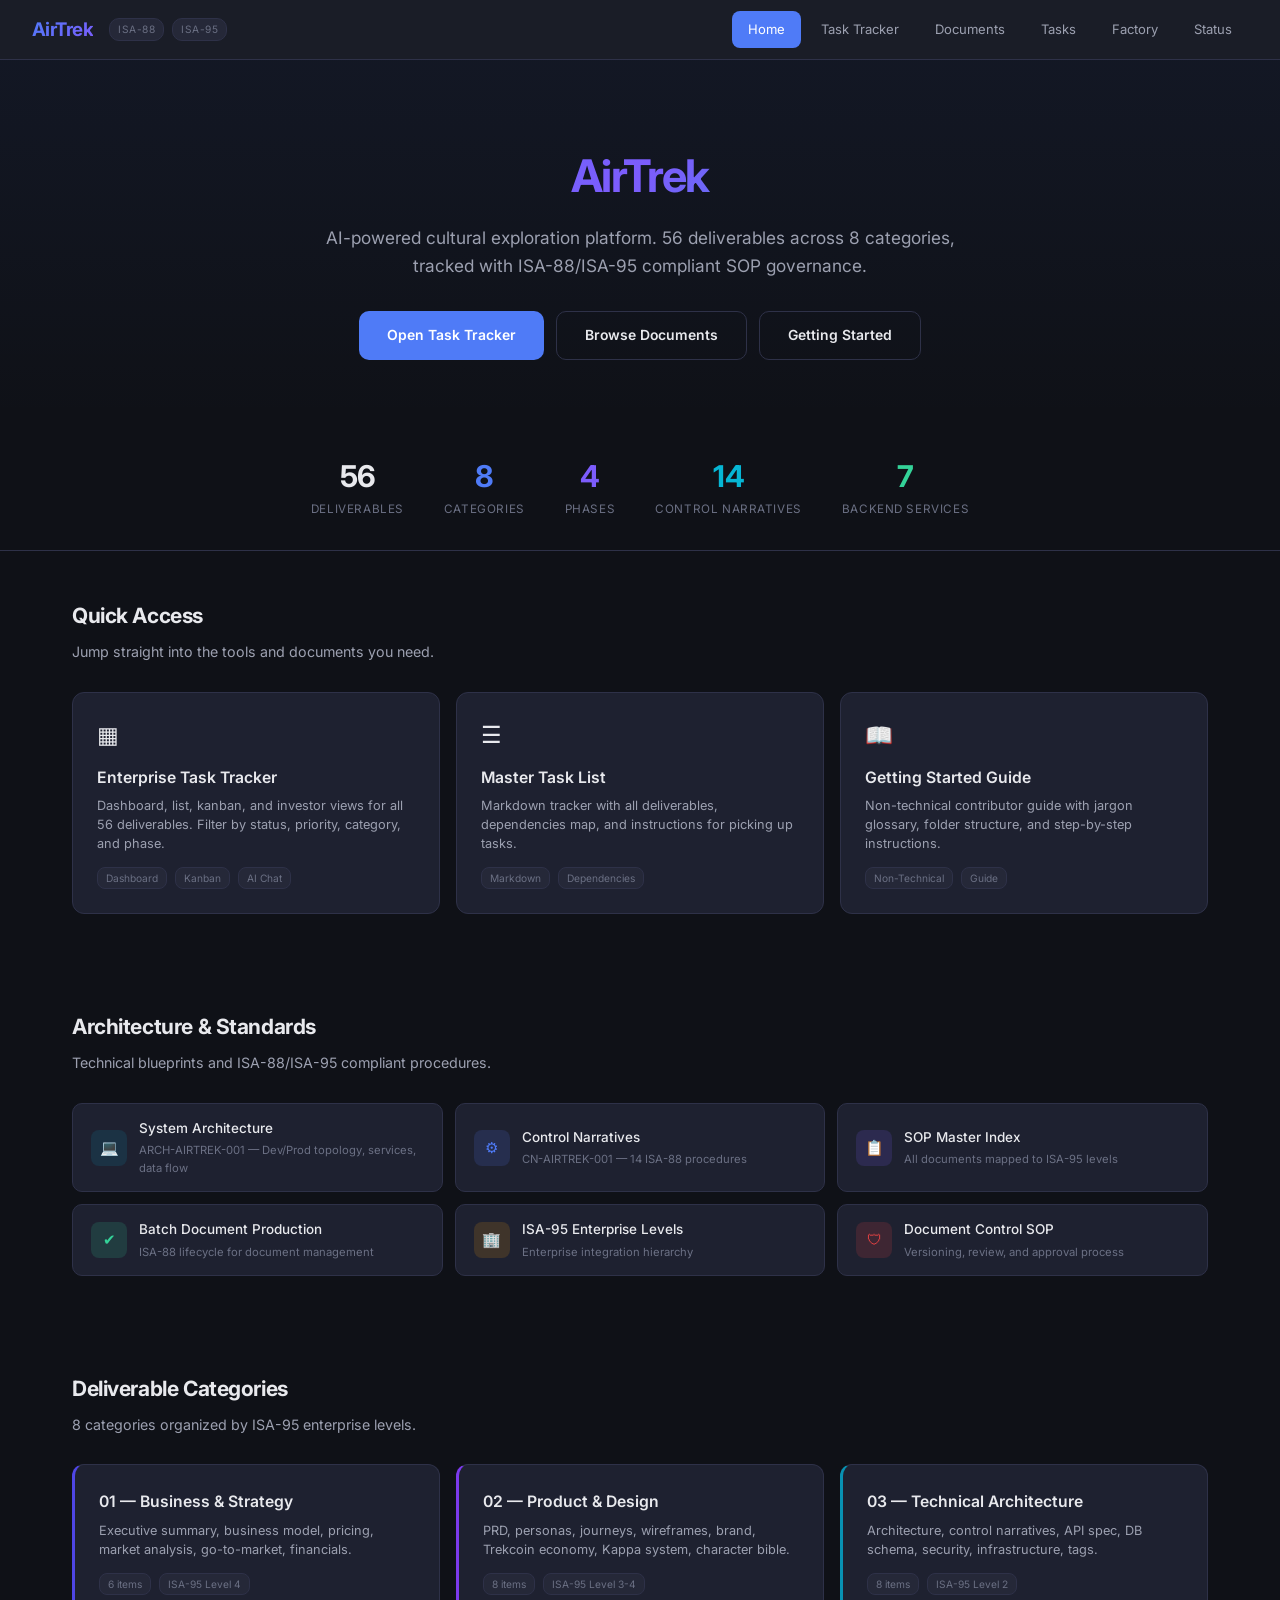
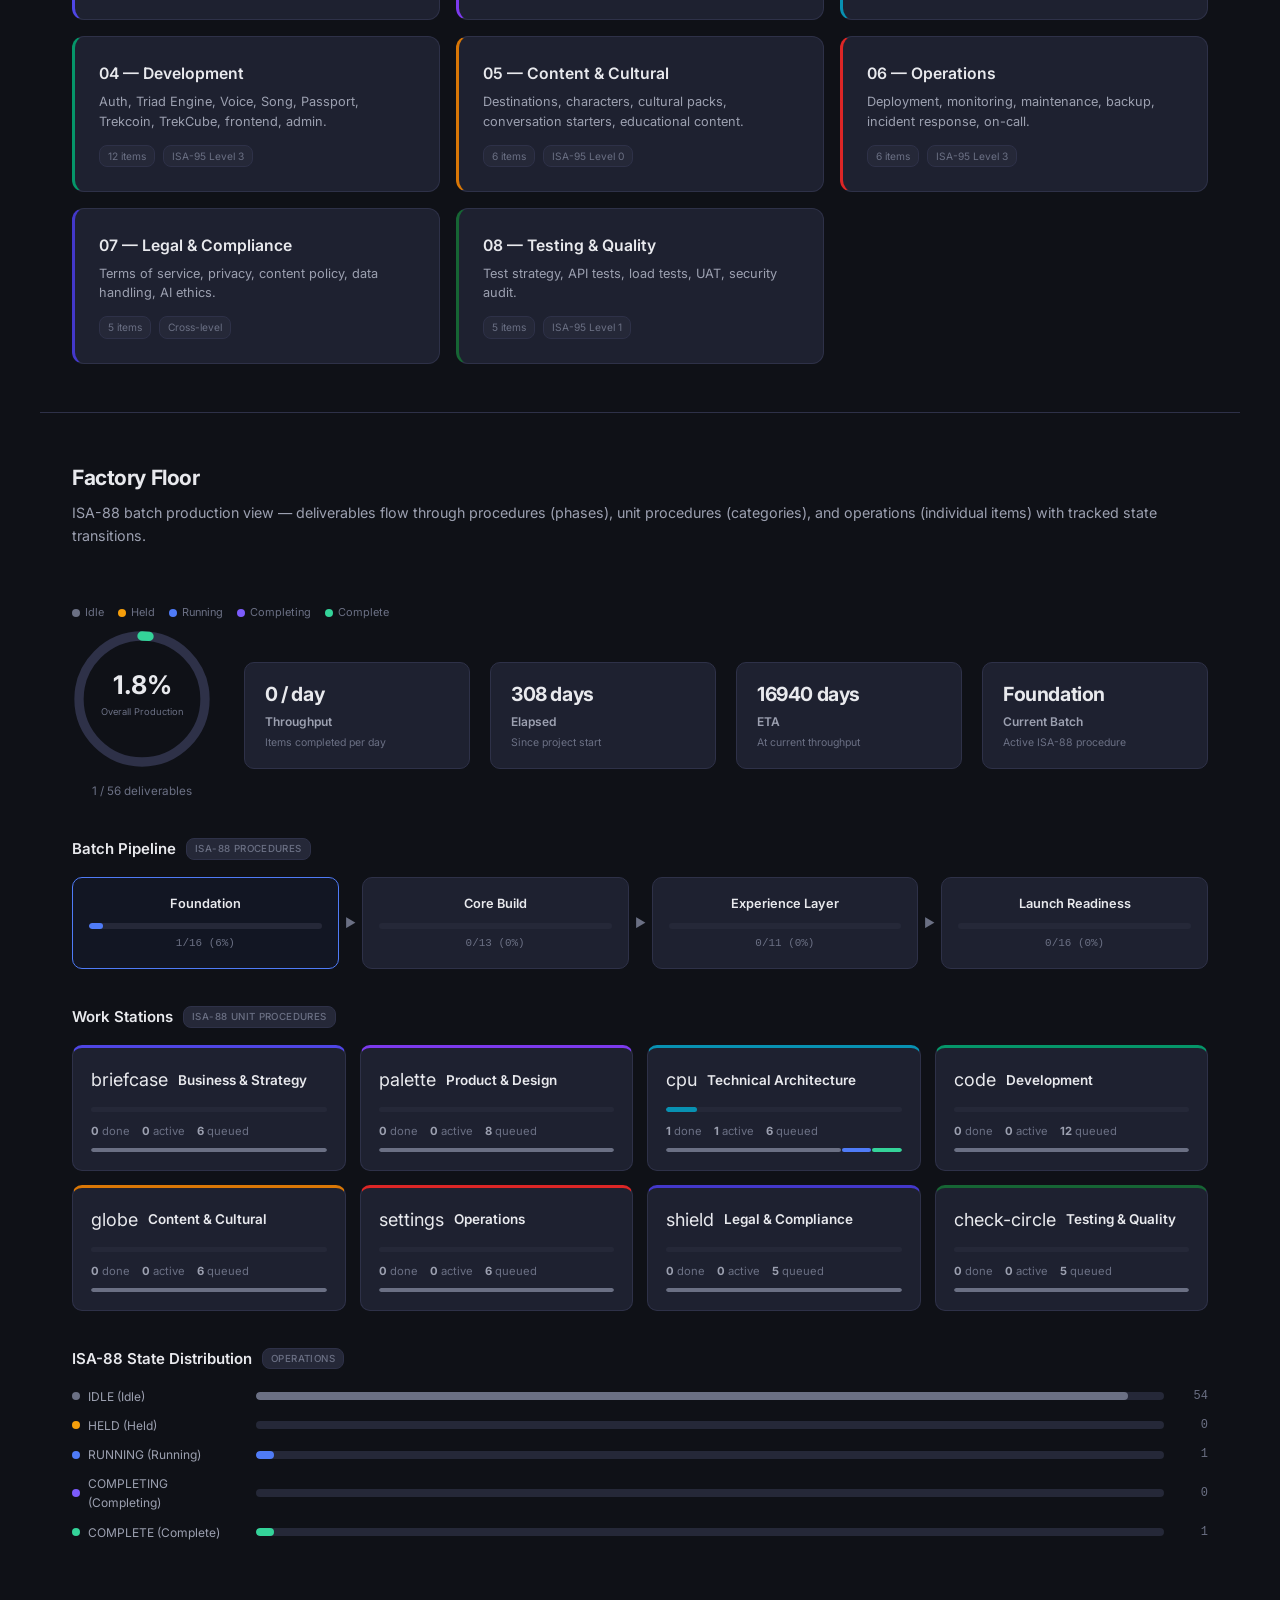
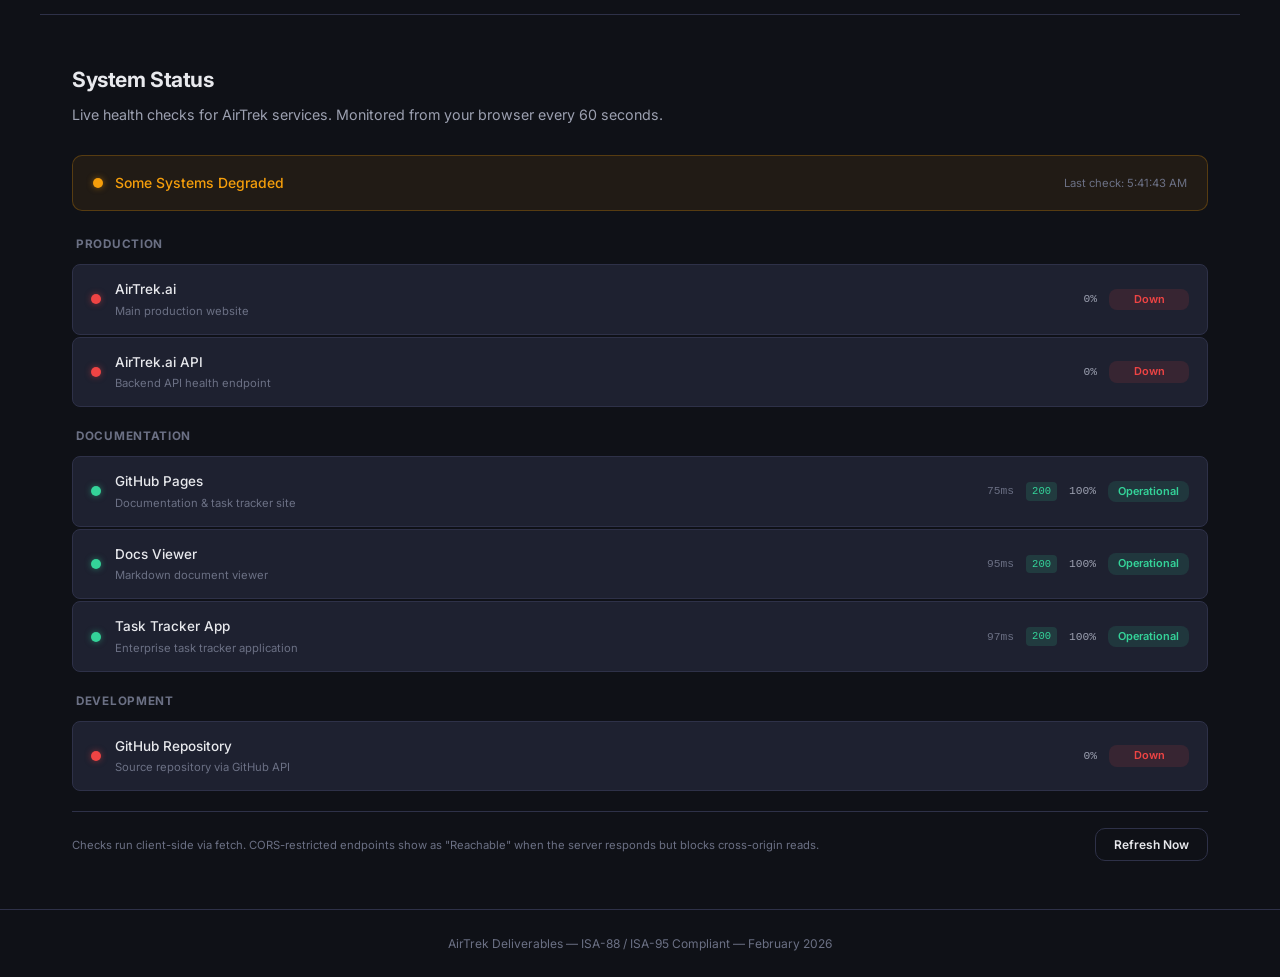
==== commit c2265cf2: "Add ISA-88 factory floor dashboard for deliverable production pipeline - js/factory.js: Loads delive" ====
--- a/index.html
+++ b/index.html
@@ -23,10 +23,12 @@
   <div data-template="templates/quick-access.html"></div>
   <div data-template="templates/architecture.html"></div>
   <div data-template="templates/categories.html"></div>
+  <div data-template="templates/factory.html"></div>
   <div data-template="templates/status.html"></div>
   <div data-template="templates/footer.html"></div>
 
   <script src="js/loader.js"></script>
+  <script src="js/factory.js"></script>
   <script src="js/status.js"></script>
 </body>
 </html>
--- a/css/landing.css
+++ b/css/landing.css
@@ -130,6 +130,86 @@
   text-align: center; color: var(--text3); font-size: 0.8rem;
 }
 
+/* --- Factory Floor Dashboard --- */
+.factory-section { border-top: 1px solid var(--border); }
+.factory-header-row { display: flex; justify-content: space-between; align-items: flex-start; gap: 20px; margin-bottom: 8px; flex-wrap: wrap; }
+.factory-legend { display: flex; gap: 14px; flex-wrap: wrap; padding-top: 8px; }
+.legend-item { display: flex; align-items: center; gap: 5px; font-size: 0.73rem; color: var(--text3); }
+.legend-dot { width: 8px; height: 8px; border-radius: 50%; }
+.factory-loading { display: flex; align-items: center; gap: 12px; color: var(--text3); font-size: 0.9rem; padding: 40px 0; justify-content: center; }
+.factory-subtitle {
+  font-size: 1rem; font-weight: 600; margin-bottom: 16px; display: flex; align-items: center; gap: 10px;
+}
+.factory-tag {
+  font-size: 0.65rem; padding: 2px 8px; border-radius: 8px;
+  background: var(--bg4); color: var(--text3); border: 1px solid var(--border);
+  text-transform: uppercase; letter-spacing: 0.04em; font-weight: 500;
+}
+
+/* Gauge + KPIs row */
+.factory-overview { display: flex; align-items: center; gap: 32px; margin-bottom: 36px; flex-wrap: wrap; }
+.factory-gauge { text-align: center; flex-shrink: 0; }
+.gauge-svg { width: 140px; height: 140px; }
+.gauge-progress { transition: stroke-dashoffset 0.8s ease; }
+.gauge-subtitle { font-size: 0.78rem; color: var(--text3); margin-top: 6px; }
+.factory-kpis { display: flex; gap: 20px; flex: 1; flex-wrap: wrap; }
+.factory-kpi {
+  background: var(--bg3); border: 1px solid var(--border); border-radius: 10px;
+  padding: 16px 20px; flex: 1; min-width: 140px;
+}
+.kpi-value { font-size: 1.3rem; font-weight: 700; letter-spacing: -0.02em; margin-bottom: 2px; }
+.kpi-label { font-size: 0.8rem; font-weight: 600; color: var(--text2); }
+.kpi-desc { font-size: 0.7rem; color: var(--text3); margin-top: 4px; }
+
+/* Conveyor Pipeline */
+.factory-pipeline { margin-bottom: 36px; }
+.factory-conveyor { display: flex; align-items: center; gap: 0; }
+.conveyor-station {
+  flex: 1; background: var(--bg3); border: 1px solid var(--border); border-radius: 10px;
+  padding: 16px; text-align: center; transition: all 0.2s;
+}
+.conveyor-active { border-color: var(--blue); background: rgba(79,123,247,0.05); }
+.conveyor-label { font-size: 0.85rem; font-weight: 600; margin-bottom: 8px; }
+.conveyor-bar-bg { height: 6px; background: var(--bg4); border-radius: 3px; overflow: hidden; margin-bottom: 6px; }
+.conveyor-bar-fill { height: 100%; border-radius: 3px; transition: width 0.6s ease; }
+.conveyor-stats { font-size: 0.73rem; color: var(--text3); font-family: var(--mono); }
+.conveyor-arrow { font-size: 0.8rem; color: var(--text3); padding: 0 6px; flex-shrink: 0; }
+
+/* Work Station Cards */
+.factory-stations { margin-bottom: 36px; }
+.factory-station-grid { display: grid; grid-template-columns: repeat(auto-fill, minmax(260px, 1fr)); gap: 14px; }
+.factory-station-card {
+  background: var(--bg3); border: 1px solid var(--border); border-radius: 10px;
+  padding: 18px; transition: all 0.2s;
+}
+.factory-station-card:hover { border-color: var(--border2); transform: translateY(-1px); }
+.station-header { display: flex; align-items: center; gap: 10px; margin-bottom: 12px; }
+.station-icon { font-size: 1.2rem; }
+.station-name { font-size: 0.9rem; font-weight: 600; }
+.station-bar-bg { height: 5px; background: var(--bg4); border-radius: 3px; overflow: hidden; margin-bottom: 10px; }
+.station-bar-fill { height: 100%; border-radius: 3px; transition: width 0.6s ease; }
+.station-metrics { display: flex; gap: 12px; font-size: 0.75rem; color: var(--text3); margin-bottom: 8px; }
+.station-metric b { color: var(--text2); }
+.station-strip { display: flex; height: 4px; border-radius: 2px; overflow: hidden; gap: 1px; }
+.strip-seg { height: 100%; min-width: 3px; border-radius: 2px; }
+
+/* ISA-88 State Distribution */
+.factory-states { margin-bottom: 24px; }
+.factory-state-bars { display: flex; flex-direction: column; gap: 10px; }
+.state-row { display: flex; align-items: center; gap: 14px; }
+.state-label { width: 170px; font-size: 0.8rem; color: var(--text2); display: flex; align-items: center; gap: 8px; flex-shrink: 0; }
+.state-dot { width: 8px; height: 8px; border-radius: 50%; flex-shrink: 0; }
+.state-bar-bg { flex: 1; height: 8px; background: var(--bg4); border-radius: 4px; overflow: hidden; }
+.state-bar-fill { height: 100%; border-radius: 4px; transition: width 0.6s ease; }
+.state-count { font-family: var(--mono); font-size: 0.8rem; color: var(--text3); width: 30px; text-align: right; }
+
+@media (max-width: 768px) {
+  .factory-overview { flex-direction: column; align-items: center; }
+  .factory-conveyor { flex-direction: column; gap: 8px; }
+  .conveyor-arrow { transform: rotate(90deg); }
+  .state-label { width: 120px; font-size: 0.73rem; }
+}
+
 /* --- Status Dashboard --- */
 .status-section { border-top: 1px solid var(--border); }
 
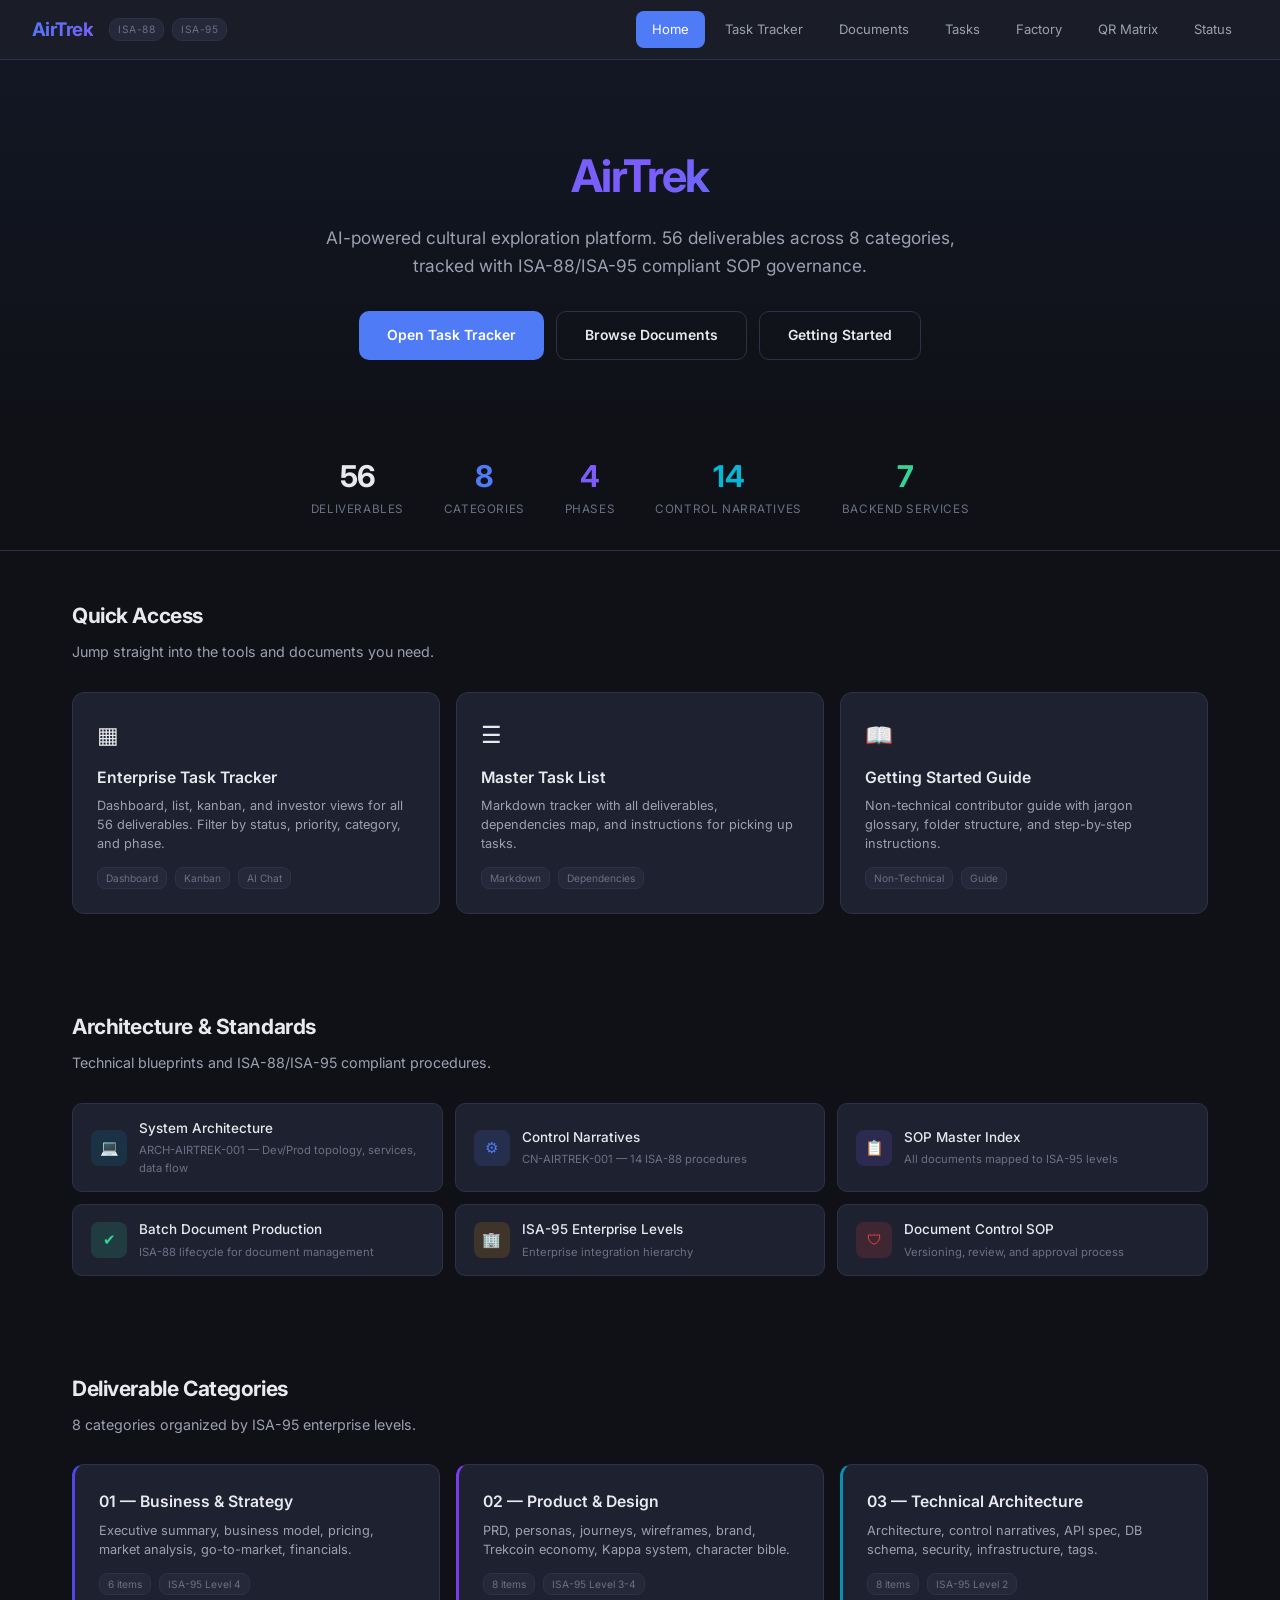
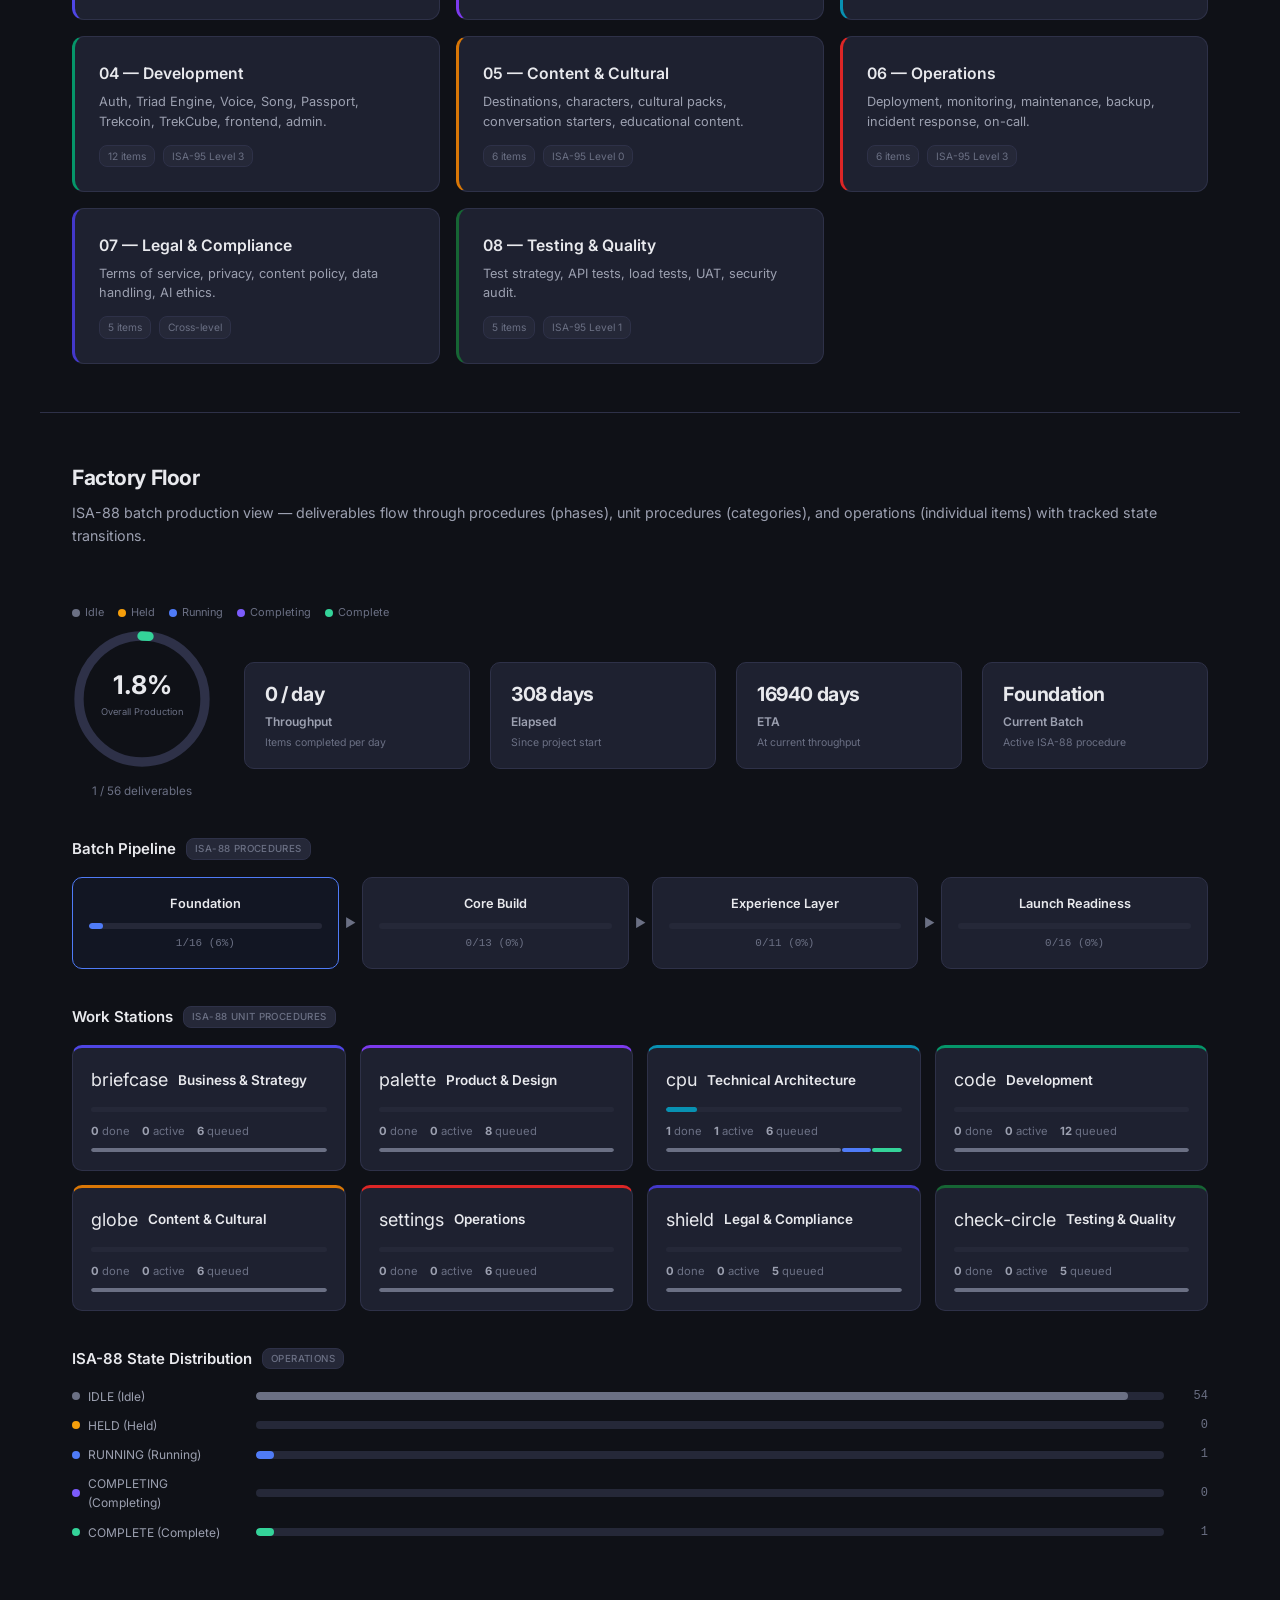
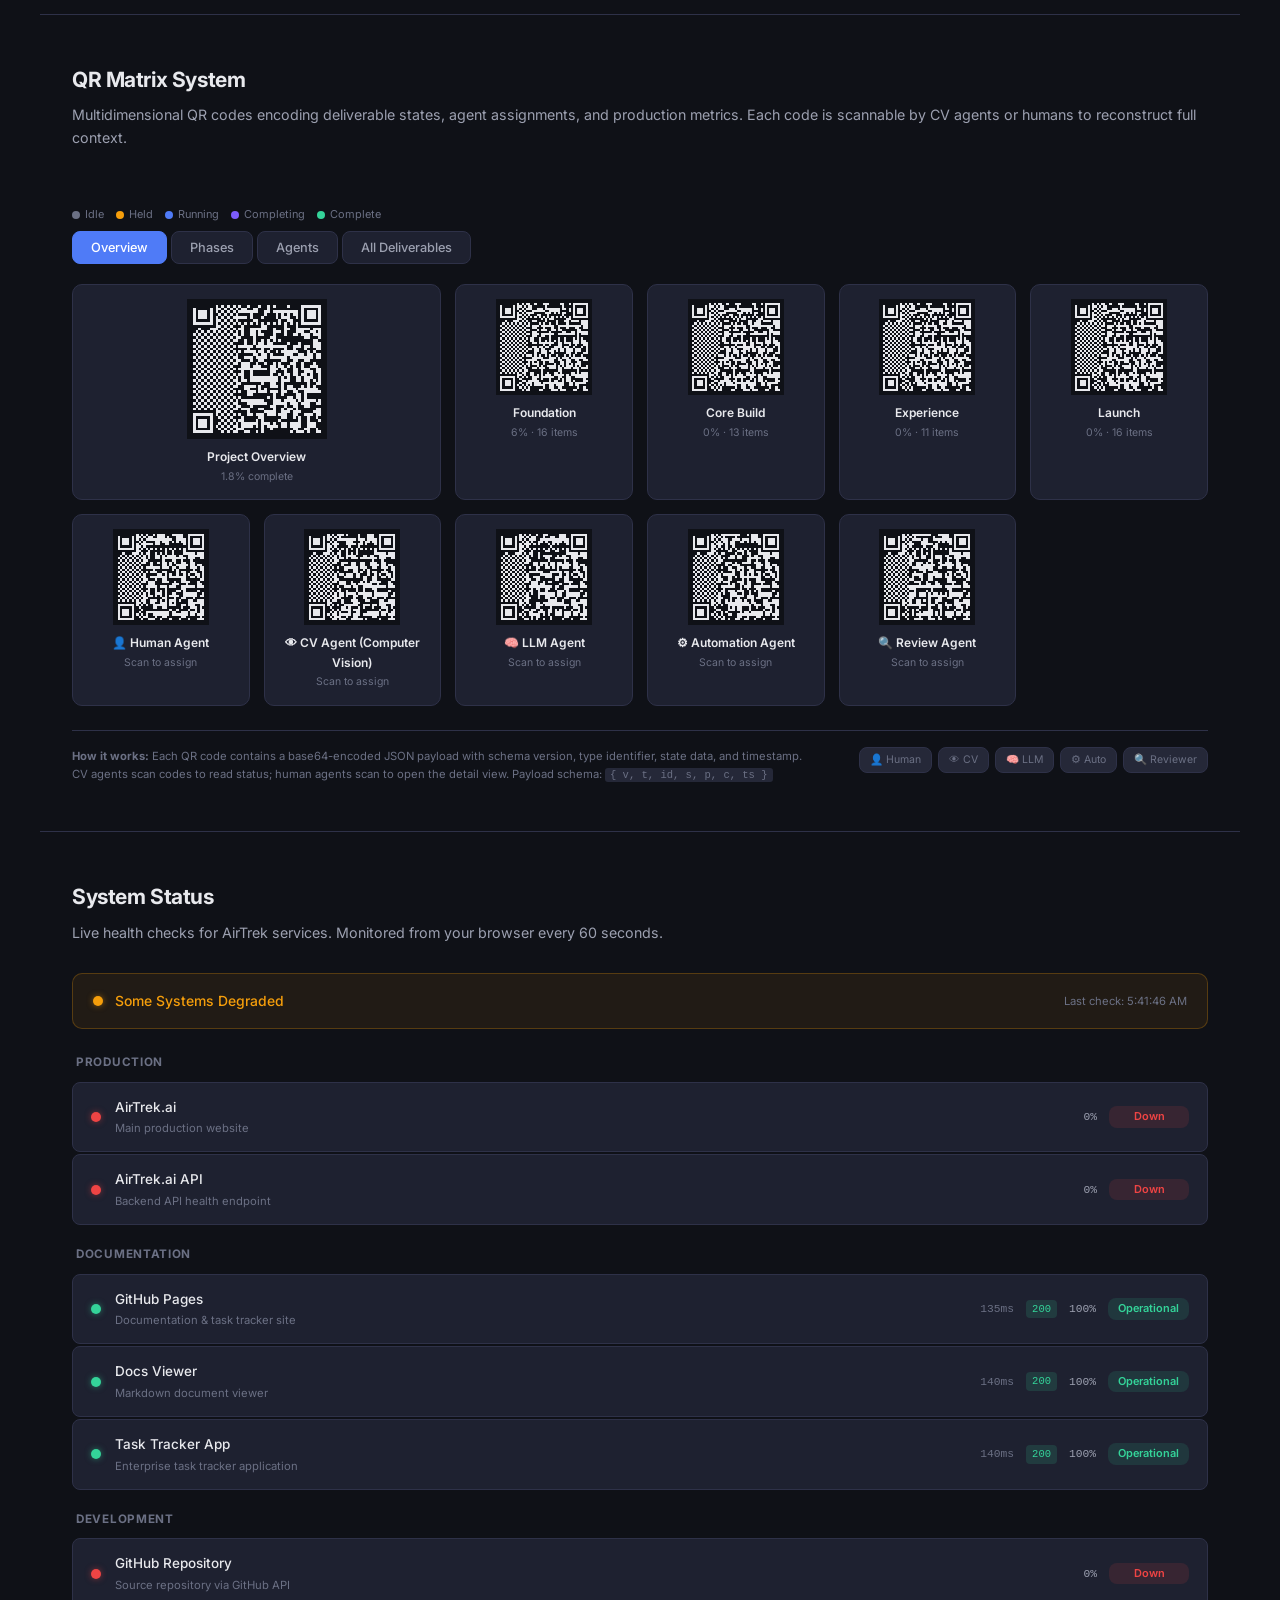
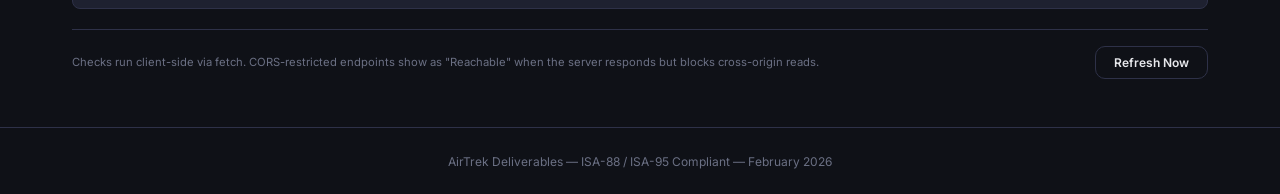
==== commit c11f5f31: "Add QR Matrix system for multidimensional deliverable state tracking - js/qr-matrix.js: Pure JS QR c" ====
--- a/index.html
+++ b/index.html
@@ -24,11 +24,13 @@
   <div data-template="templates/architecture.html"></div>
   <div data-template="templates/categories.html"></div>
   <div data-template="templates/factory.html"></div>
+  <div data-template="templates/qr-matrix.html"></div>
   <div data-template="templates/status.html"></div>
   <div data-template="templates/footer.html"></div>
 
   <script src="js/loader.js"></script>
   <script src="js/factory.js"></script>
+  <script src="js/qr-matrix.js"></script>
   <script src="js/status.js"></script>
 </body>
 </html>
--- a/css/landing.css
+++ b/css/landing.css
@@ -298,6 +298,86 @@
 .status-footer-note { font-size: 0.75rem; color: var(--text3); max-width: 70%; }
 .btn-sm { padding: 8px 18px; font-size: 0.8rem; }
 
+/* --- QR Matrix System --- */
+.qr-section { border-top: 1px solid var(--border); }
+.qr-header-row { display: flex; justify-content: space-between; align-items: flex-start; gap: 20px; flex-wrap: wrap; margin-bottom: 8px; }
+.qr-legend { display: flex; gap: 12px; flex-wrap: wrap; padding-top: 8px; }
+.qr-legend-item { display: flex; align-items: center; gap: 5px; font-size: 0.73rem; color: var(--text3); }
+.qr-mini-dot { width: 8px; height: 8px; border-radius: 50%; display: inline-block; flex-shrink: 0; }
+
+.qr-view-tabs { display: flex; gap: 4px; margin-bottom: 20px; flex-wrap: wrap; }
+.qr-view-tab {
+  padding: 8px 18px; border-radius: 8px; font-size: 0.85rem; font-weight: 500;
+  background: var(--bg3); border: 1px solid var(--border); color: var(--text2);
+  cursor: pointer; transition: all 0.2s; font-family: var(--font);
+}
+.qr-view-tab:hover { border-color: var(--border2); color: var(--text); }
+.qr-view-tab.active { background: var(--blue); color: white; border-color: var(--blue); }
+
+/* QR Grids */
+.qr-grid { display: grid; gap: 14px; }
+.qr-grid-overview { grid-template-columns: repeat(auto-fill, minmax(160px, 1fr)); }
+.qr-grid-deliverables { grid-template-columns: repeat(auto-fill, minmax(120px, 1fr)); }
+.qr-grid-agents { grid-template-columns: repeat(auto-fill, minmax(240px, 1fr)); }
+.qr-grid-phases { display: flex; flex-direction: column; gap: 16px; }
+
+/* QR Tiles */
+.qr-tile {
+  background: var(--bg3); border: 1px solid var(--border); border-radius: 10px;
+  padding: 14px; display: flex; flex-direction: column; align-items: center;
+  text-align: center; transition: all 0.2s;
+}
+.qr-tile:hover { border-color: var(--border2); transform: translateY(-1px); }
+.qr-tile-large { grid-column: span 2; }
+.qr-canvas { display: block; margin: 0 auto 8px; image-rendering: pixelated; }
+.qr-tile-small .qr-canvas { width: 72px; height: 72px; }
+.qr-tile-medium .qr-canvas { width: 96px; height: 96px; }
+.qr-tile-large .qr-canvas { width: 140px; height: 140px; }
+.qr-tile-title { font-size: 0.8rem; font-weight: 600; margin-bottom: 2px; }
+.qr-tile-sub { font-size: 0.7rem; color: var(--text3); }
+
+/* Agent Cards */
+.qr-agent-card {
+  background: var(--bg3); border: 1px solid var(--border); border-radius: 10px;
+  padding: 18px; transition: all 0.2s;
+}
+.qr-agent-card:hover { border-color: var(--border2); }
+.qr-agent-header { display: flex; align-items: center; gap: 12px; margin-bottom: 14px; }
+.qr-agent-emoji { font-size: 1.5rem; }
+.qr-agent-name { font-size: 0.9rem; font-weight: 600; }
+.qr-agent-count { font-size: 0.75rem; color: var(--text3); }
+.qr-agent-canvas { display: block; margin: 0 auto 12px; image-rendering: pixelated; width: 120px; height: 120px; }
+.qr-agent-items { display: flex; flex-direction: column; gap: 4px; }
+.qr-agent-item { font-size: 0.75rem; color: var(--text2); display: flex; align-items: center; gap: 6px; }
+.qr-more { color: var(--text3); font-style: italic; }
+
+/* Phase Cards */
+.qr-phase-card {
+  background: var(--bg3); border: 1px solid var(--border); border-radius: 10px;
+  padding: 18px; display: flex; align-items: center; gap: 20px; transition: all 0.2s;
+}
+.qr-phase-card:hover { border-color: var(--border2); }
+.qr-phase-canvas { display: block; image-rendering: pixelated; width: 100px; height: 100px; flex-shrink: 0; }
+.qr-phase-info { flex: 1; }
+.qr-phase-name { font-size: 1rem; font-weight: 600; margin-bottom: 8px; }
+.qr-phase-bar-bg { height: 6px; background: var(--bg4); border-radius: 3px; overflow: hidden; margin-bottom: 10px; }
+.qr-phase-bar-fill { height: 100%; border-radius: 3px; transition: width 0.6s ease; }
+.qr-phase-stats { display: flex; gap: 12px; flex-wrap: wrap; }
+.qr-phase-stat { font-size: 0.75rem; color: var(--text2); display: flex; align-items: center; gap: 5px; }
+
+/* QR Footer */
+.qr-footer {
+  margin-top: 24px; padding-top: 16px; border-top: 1px solid var(--border);
+  display: flex; justify-content: space-between; align-items: flex-start; gap: 16px; flex-wrap: wrap;
+}
+.qr-footer-note { font-size: 0.75rem; color: var(--text3); max-width: 65%; line-height: 1.6; }
+.qr-footer-note code { font-family: var(--mono); background: var(--bg4); padding: 1px 5px; border-radius: 3px; font-size: 0.7rem; }
+.qr-footer-agents { display: flex; gap: 6px; flex-wrap: wrap; }
+.qr-agent-badge {
+  font-size: 0.7rem; padding: 4px 10px; border-radius: 8px;
+  background: var(--bg4); border: 1px solid var(--border); color: var(--text3);
+}
+
 @media (max-width: 768px) {
   .hero h1 { font-size: 2rem; }
   .hero { padding: 48px 20px 36px; }
